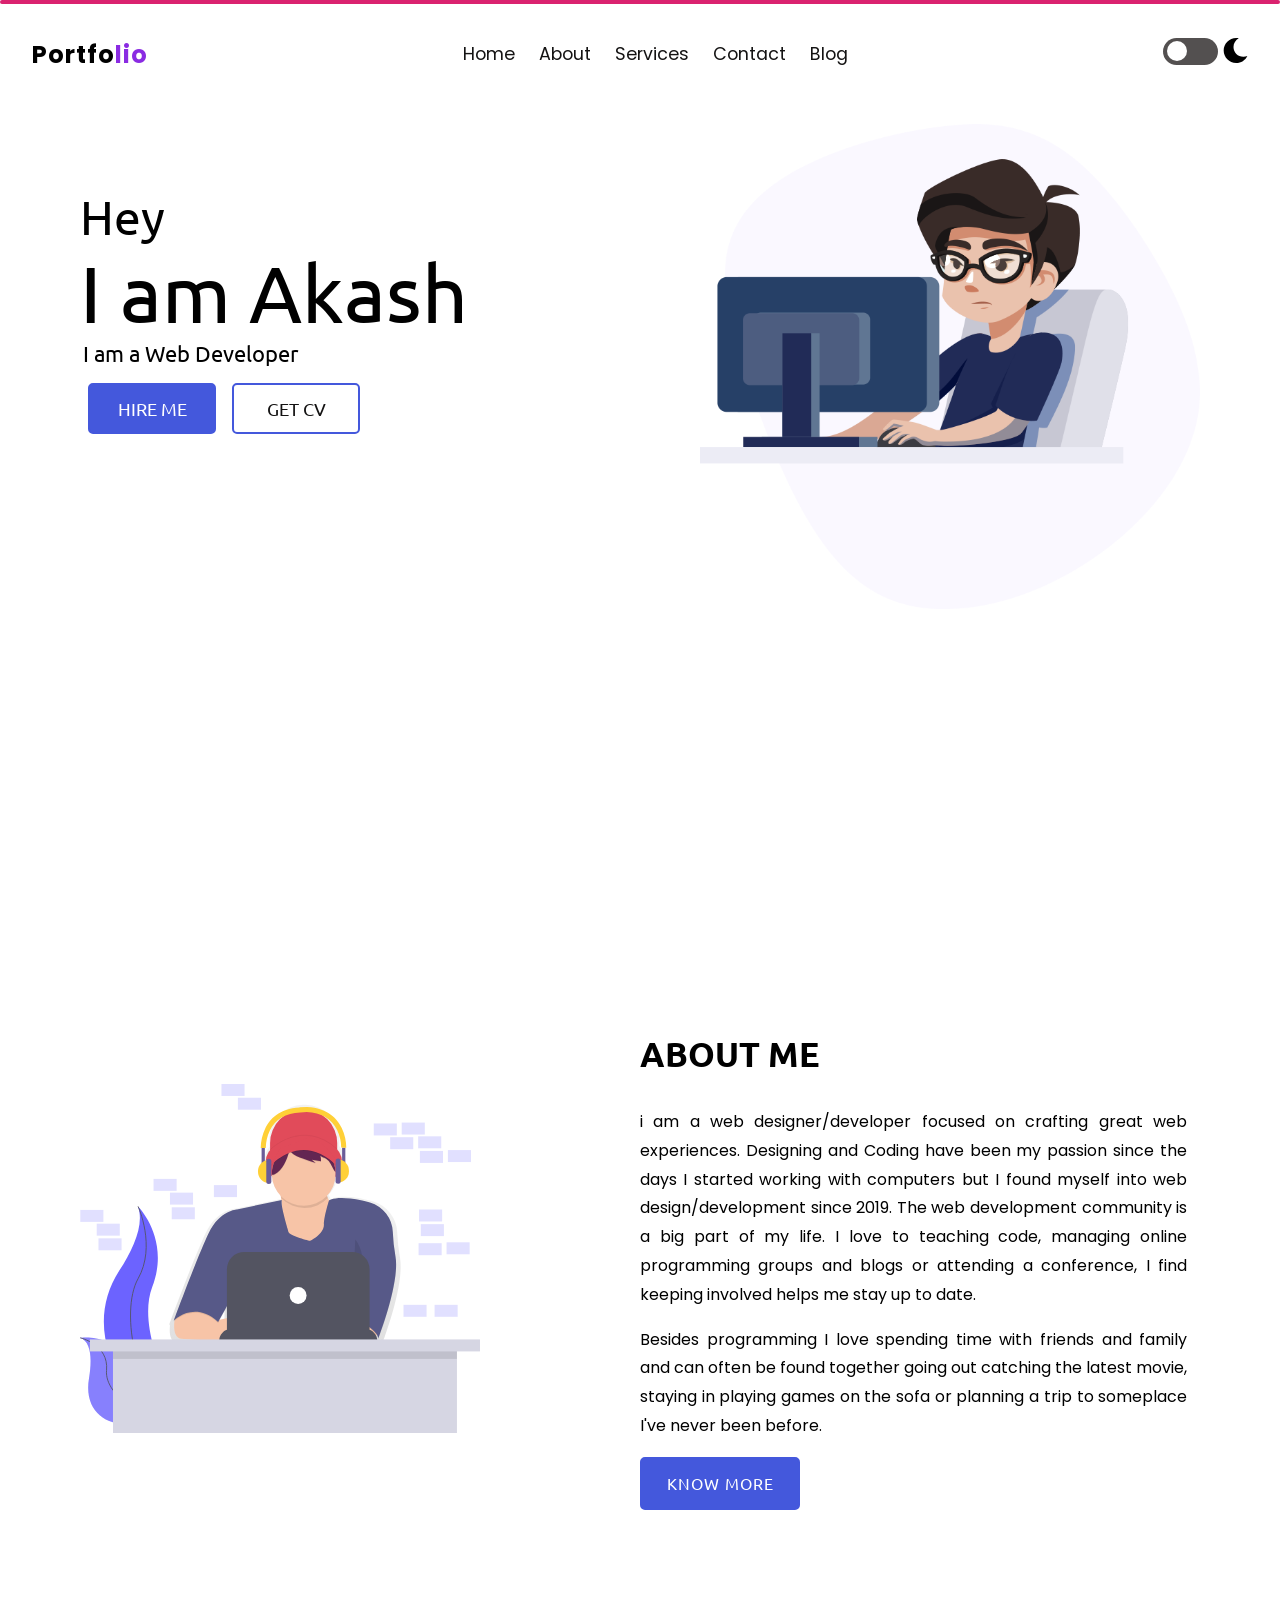
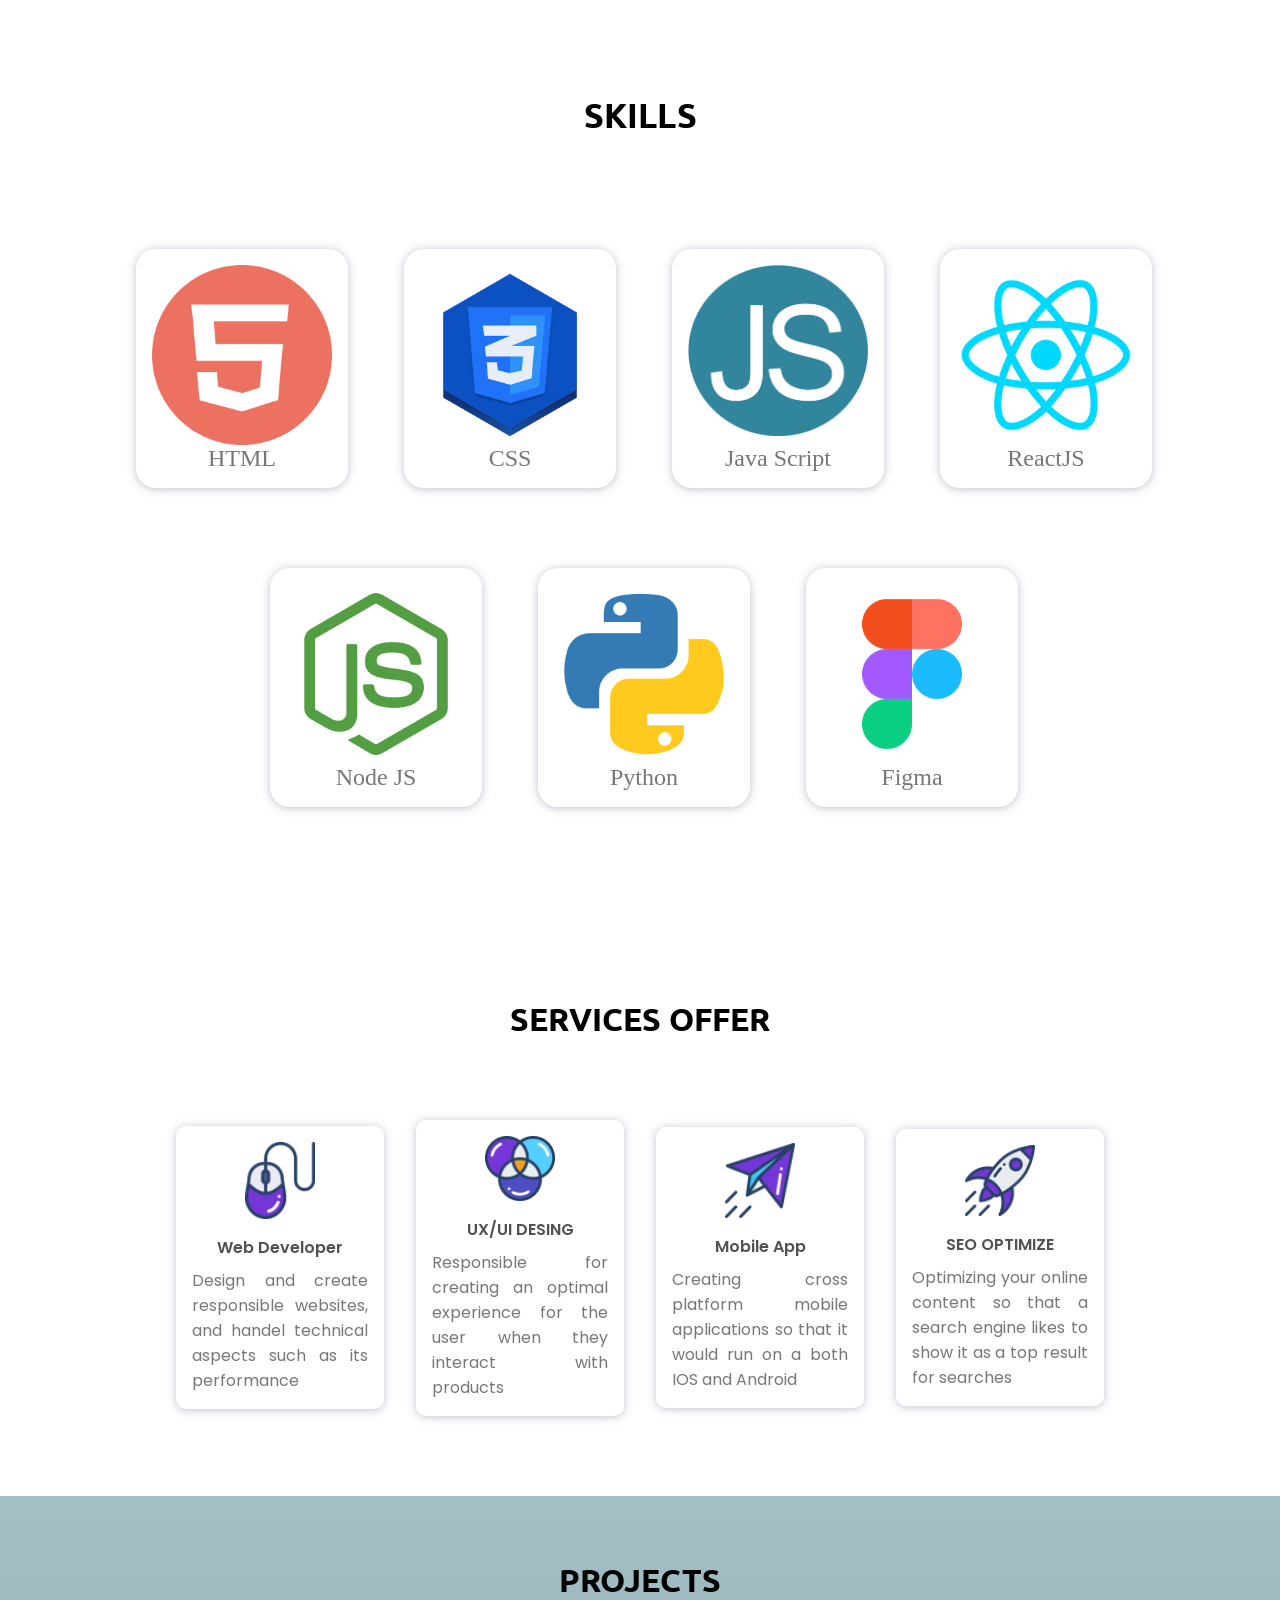
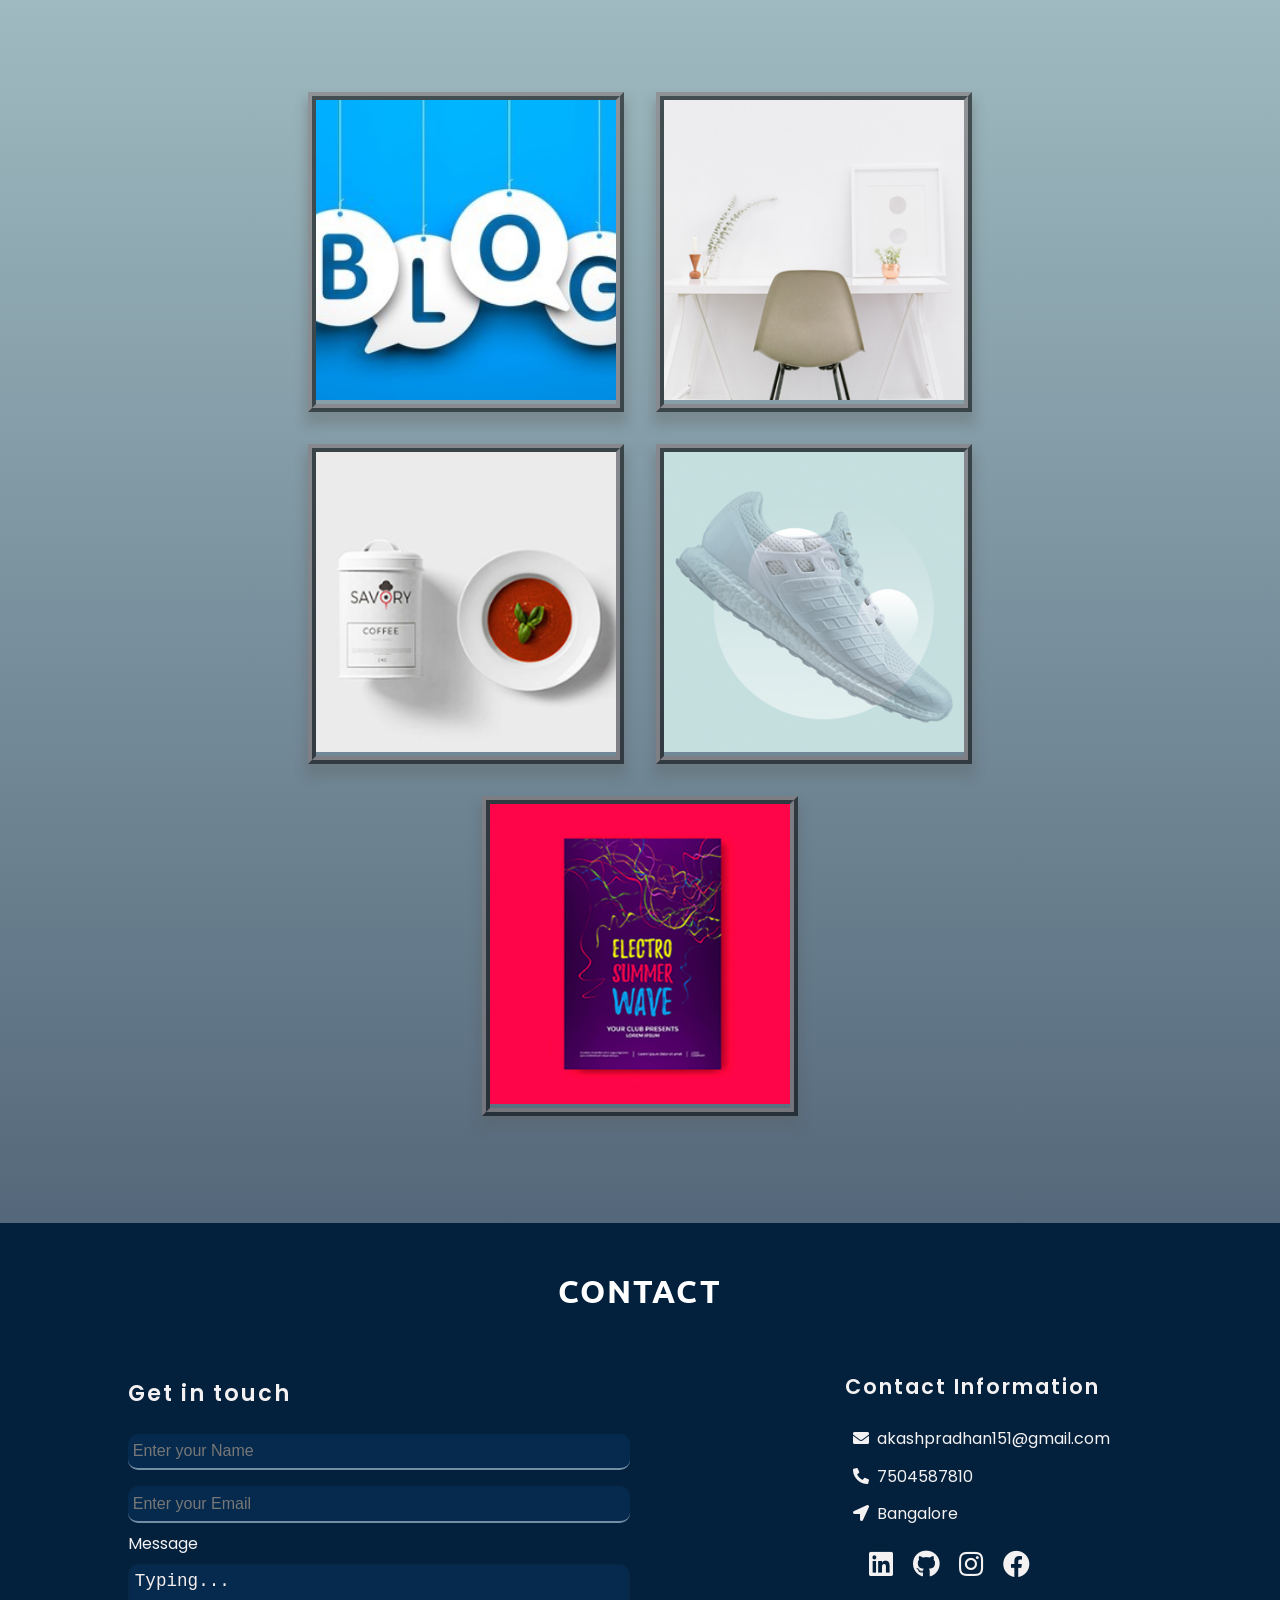
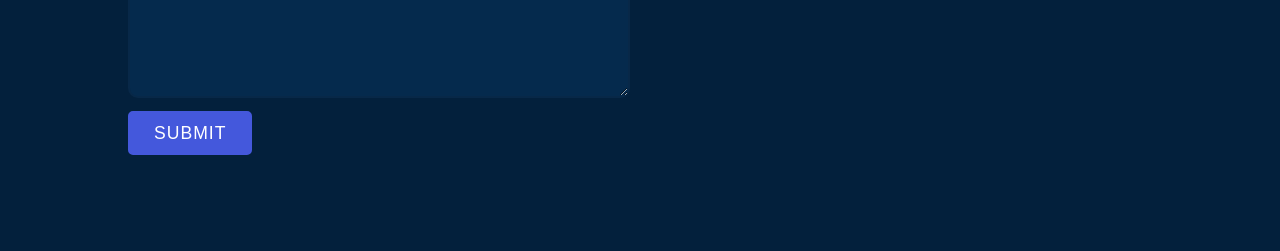
==== index.html @ e68ceddb "aaa" ====
<!DOCTYPE html>
<html lang="en">

<head>
  <meta charset="UTF-8" />
  <meta http-equiv="X-UA-Compatible" content="IE=edge" />
  <meta name="viewport" content="width=device-width, initial-scale=1.0" />
  <meta name="description" content="portfolio of akash pradhan - a developer, UI/UX designer and a bloger " />
  <meta name="keywords" content="HTML, CSS, JavaScript, ReactJS" />
  <meta name="author" content="Akash Pradhan" />
  <link rel="preconnect" href="https://fonts.gstatic.com" />
  <link href="https://fonts.googleapis.com/css2?family=Poppins&family=Roboto&family=Ubuntu&display=swap"
    rel="stylesheet" />
  <link href="https://unpkg.com/aos@2.3.1/dist/aos.css" rel="stylesheet" />
  <link rel="stylesheet" href="https://use.fontawesome.com/releases/v5.15.3/css/all.css" />
  <link rel="stylesheet" href="CSS/Style.css" />

  <title>Portfolio - Akash Pradhan</title>
</head>

<body>
  <!-- Header section  -->
  <div class="progress"></div>

  <header>
    <nav>
      <div class="burger">
        <div class="line1"></div>
        <div class="line small"></div>
        <div class="line3"></div>
        <div class="line small"></div>
      </div>
      <h2 style="letter-spacing: 1px">
        Portfo<span style="color: blueviolet">lio</span>
      </h2>
      <ul class="nav-links">
        <li><a href="#">Home</a></li>
        <li><a href="#about">About</a></li>
        <li><a href="#service">Services</a></li>
        <li><a href="#contact">Contact</a></li>
        <li><a href="https://enterakash.hashnode.dev/">Blog</a></li>
      
      </ul>

      <!--TODO: Dark mode -->
      <li class="dark-mode">
        <label class="switch">
          <input type="checkbox" id="mode" />
          <span class="slider round"></span>
        </label>
        <div class="moon"><img src="/Images/moon.svg" alt="" /></div>
      </li>
    </nav>
  </header>

  <!-- home page  -->
  <section class="home" id="home">
    <div class="left">
      <div class="text">Hey</div>
      <div class="name">I am Akash</div>
      <div class="title">I am a Web Developer</div>

      <!-- button Hire me and Get CV-->
      <div class="button">
        <div class="btn active">
          <a href="https://mail.google.com/mail/u/0/#inbox?compose=new" target="_blank">
            HIRE ME</a>
        </div>
        <div class="btn">
          <a href="https://drive.google.com/file/d/16VyqVC4oa5yWp-Dpg6qo_O7ZrYfIG5wj/view?usp=sharing" target="_blank">
            GET CV</a>
        </div>
      </div>
    </div>

    <!-- home right  -->
    <div class="right">
      <div class="image">
        <img src="Images/Illustator/banner-image.png" alt="AkashImage" />
      </div>
    </div>
  </section>

  <!-- about section -->
  <section class="about" id="about">
    <div class="container">
      <!-- left container -->
      <div class="left">
        <img src="./Images/Illustator/about1.svg" alt="" />
      </div>
      <!-- right container -->
      <div class="right">
        <div class="title">
          <p>ABOUT ME</p>
        </div>
        <div class="text">
          <p style="margin: 1rem 0; line-height: 1.8rem">
            i am a web designer/developer focused on crafting great web
            experiences. Designing and Coding have been my passion since the
            days I started working with computers but I found myself into web
            design/development since 2019. The web development community is a
            big part of my life. I love to teaching code, managing online
            programming groups and blogs or attending a conference, I find
            keeping involved helps me stay up to date.
          </p>

          <p style="line-height: 1.8rem">
            Besides programming I love spending time with friends and family
            and can often be found together going out catching the latest
            movie, staying in playing games on the sofa or planning a trip to
            someplace I've never been before.
          </p>
        </div>
        <button class="btn">
          <a href="https://www.linkedin.com/in/akash-pradhan/" target="_blank">Know more</a>
        </button>
      </div>
    </div>
  </section>

  <!-- skil section -->
  <section class="skills" id="skill">
    <div class="title">skills</div>
    <div class="container">
      <ul class="cards">
        <li class="card-item">
          <div class="card">
            <div class="img">
              <img src="./Images/skills/html.png" alt="ReactJS" />
            </div>
            <div class="name">
              <p>HTML</p>
            </div>
          </div>
        </li>

        <li class="card-item">
          <div class="card">
            <div class="img">
              <img src="./Images/skills/css.png" alt="ReactJS" />
            </div>
            <div class="name">
              <p>CSS</p>
            </div>
          </div>
        </li>

        <li class="card-item">
          <div class="card">
            <div class="img">
              <img src="./Images/skills/js.png" alt="ReactJS" />
            </div>
            <div class="name">
              <p>Java Script</p>
            </div>
          </div>
        </li>

        <li class="card-item">
          <div class="card">
            <div class="img">
              <img src="./Images/skills/react.png" alt="ReactJS" />
            </div>
            <div class="name">
              <p>ReactJS</p>
            </div>
          </div>
        </li>

        <li class="card-item">
          <div class="card">
            <div class="img">
              <img src="./Images/skills/node.png" alt="ReactJS" />
            </div>
            <div class="name">
              <p>Node JS</p>
            </div>
          </div>
        </li>
        <li class="card-item">
          <div class="card">
            <div class="img">
              <img src="./Images/skills/python.png" alt="ReactJS" />
            </div>
            <div class="name">
              <p>Python</p>
            </div>
          </div>
        </li>
        <li class="card-item">
          <div class="card">
            <div class="img">
              <img src="./Images/skills/figma.png" alt="ReactJS" />
            </div>
            <div class="name">
              <p>Figma</p>
            </div>
          </div>
        </li>
      </ul>
    </div>
    <div class="fa-icon">
      <i class="fas fa-arrow-left"></i>
      <i class="fas fa-arrow-right"></i>
    </div>
  </section>

  <!-- service section -->
  <section id="service">
    <h1>Services Offer</h1>
    <div class="wrapper">
      <ul class="cards">
        <li class="card-items">
          <div class="card">
            <img src="./Images/Services/s1.png" alt="" />
            <p class="title">Web Developer</p>
            <p class="text">
              Design and create responsible websites, and handel technical aspects such as its performance

            </p>
          </div>
        </li>
        <li class="card-items">
          <div class="card">
            <img src="./Images/Services/s2.png" alt="" />
            <p class="title">UX/UI DESING</p>
            <p class="text">
              Responsible for creating an optimal experience for the user when they interact with products
            </p>
          </div>
        </li>
        <li class="card-items">
          <div class="card">
            <img src="./Images/Services/s3.png" alt="" />
            <p class="title">Mobile App</p>
            <p class="text">
              Creating cross platform mobile applications so that it would run on a both IOS and Android
            </p>
          </div>
        </li>

        <li class="card-items">
          <div class="card">
            <img src="./Images/Services/s4.png" alt="" />
            <p class="title">SEO OPTIMIZE</p>
            <p class="text">
              Optimizing your online content so that a search engine likes to show it as a top result for searches
            </p>
          </div>
        </li>
      </ul>
    </div>
  </section>


  <!-- galary section -->
  <section id="galary">
    <h1>PROJECTS</h1>
    <div class="image">
      <ul class="cards">
        <li class="card-item">
          <div class="card">
            <a href="#" class="img">
              <img src="/Images/Products/blog1.jpg" alt="">
            </a>
          </div>
        </li>

        <li class="card-item">
          <div class="card">
            <a href="#" class="img">
              <img src="/Images/Products/p1.jpg" alt="">
            </a>
          </div>
        </li>

        <li class="card-item">
          <div class="card">
            <a href="#" class="img">
              <img src="/Images/Products/p3.jpg" alt="">
            </a>
          </div>
        </li>

        <li class="card-item">
          <div class="card">
            <a href="#" class="img">
              <img src="/Images/Products/p4.jpg" alt="">
            </a>
          </div>
        </li>

        <li class="card-item">
          <div class="card">
            <a href="#" class="img">
              <img src="/Images/Products/p5.jpg" alt="">
            </a>
          </div>
        </li>
      </ul>
    </div>
  </section>

  <section id="contact">
    <h1>Contact</h1>
    <div class="container">
      <div class="left">
        <p>Get in touch</p>
        <form action="">
          <input type="text" name="Name" id="name" placeholder="Enter your Name" required />
          <br />
          <input type="email" name="email" id="email" placeholder="Enter your Email" required />
          <br />
          <label for="msg" id="msg">Message</label> <br />
          <textarea name="msg" id="msg" rows="6" placeholder="Typing..."></textarea>
          <br />
          <button>SUBMIT</button>
        </form>
      </div>
      <div class="right">
        <div class="title">Contact Information</div>
        <div class="info">
          <p><i class="fas fa-envelope"></i>akashpradhan151@gmail.com</p>
          <p><i class="fas fa-phone-alt"></i>7504587810</p>
          <p><i class="fas fa-location-arrow"></i>Bangalore</p>
        </div>
        <div class="icon">
          <i class="fab fa-linkedin"></i>
          <i class="fab fa-github"></i>
          <i class="fab fa-instagram"></i>
          <i class="fab fa-facebook"></i>
        </div>
      </div>
    </div>
  </section>
  <script src="/Js/style.js"></script>
  <script src="https://unpkg.com/aos@next/dist/aos.js"></script>
  <script>
    AOS.init({ offset: 400, duration: 1000, once: false });
  </script>
</body>

</html>
---- CSS/Style.css ----
* {
  margin: 0;
  padding: 0;
  -webkit-box-sizing: border-box;
          box-sizing: border-box;
}

::-webkit-scrollbar {
  width: 10px;
}

/* Track */
::-webkit-scrollbar-track {
  -webkit-box-shadow: inset 0 0 5px grey;
          box-shadow: inset 0 0 5px grey;
  border-radius: 10px;
}

/* Handle */
::-webkit-scrollbar-thumb {
  background: #da226f;
  border-radius: 10px;
}

/* Handle on hover */
::-webkit-scrollbar-thumb:hover {
  background: rgba(161, 30, 85, 0.932);
}

header {
  font-family: 'Poppins', sans-serif;
}

header nav {
  height: 12vh;
  padding: 0 2rem;
  display: -webkit-box;
  display: -ms-flexbox;
  display: flex;
  -webkit-box-pack: justify;
      -ms-flex-pack: justify;
          justify-content: space-between;
  -webkit-box-align: center;
      -ms-flex-align: center;
          align-items: center;
  z-index: 2;
}

header .burger {
  display: none;
}

header .burger div {
  width: 28px;
  height: 3px;
  background: #141313;
  margin-top: 2px;
}

header .burger .small {
  width: 20px;
}

header ul {
  display: -webkit-box;
  display: -ms-flexbox;
  display: flex;
}

header li {
  list-style: none;
  margin-left: 1.5rem;
}

header .dark-mode {
  display: -webkit-box;
  display: -ms-flexbox;
  display: flex;
  background: transparent;
  /* Rounded sliders */
}

header .dark-mode .moon {
  margin-left: 0.3rem;
}

header .dark-mode .moon img {
  width: 25px;
}

header .dark-mode .switch {
  position: relative;
  display: inline-block;
  width: 55px;
  height: 27px;
}

header .dark-mode .switch input {
  opacity: 0;
  width: 0;
  height: 0;
}

header .dark-mode .slider {
  position: absolute;
  cursor: pointer;
  top: 0;
  left: 0;
  right: 0;
  bottom: 0;
  background-color: #535050;
  -webkit-transition: 0.4s;
  transition: 0.4s;
}

header .dark-mode .slider:before {
  position: absolute;
  content: '';
  height: 20px;
  width: 20px;
  left: 4px;
  bottom: 4px;
  background-color: white;
  -webkit-transition: 0.4s;
  transition: 0.4s;
}

header .dark-mode input:checked + .slider {
  background-color: #854fee;
}

header .dark-mode input:focus + .slider {
  -webkit-box-shadow: 0 0 1px #854fee;
          box-shadow: 0 0 1px #854fee;
}

header .dark-mode input:checked + .slider:before {
  -webkit-transform: translateX(26px);
  transform: translateX(26px);
}

header .dark-mode .slider.round {
  border-radius: 50px;
}

header .dark-mode .slider.round:before {
  border-radius: 50%;
}

header a {
  text-decoration: none;
  position: relative;
  color: #141313;
  font-size: 1.1rem;
  -webkit-transition: all 0.2s ease;
  transition: all 0.2s ease;
}

header a:hover {
  color: #854fee;
  padding: 0 0.6rem;
}

#home {
  height: 100vh;
  display: -webkit-box;
  display: -ms-flexbox;
  display: flex;
  -webkit-box-pack: justify;
      -ms-flex-pack: justify;
          justify-content: space-between;
  font-family: 'Ubuntu', sans-serif;
}

#home .left {
  margin: 5rem;
  font-size: 1.5rem;
}

#home .left .text {
  font-size: 3rem;
}

#home .left .name {
  font-size: 5rem;
}

#home .left .title {
  font-size: 1.4rem;
  margin-left: 0.2rem;
}

#home .left .button {
  display: -webkit-box;
  display: -ms-flexbox;
  display: flex;
}

#home .left .btn {
  margin: 1rem 0.5rem;
  width: 8rem;
  padding: 0.8rem 1.2rem;
  font-size: 1.1rem;
  border: 2px solid #4458dc;
  outline: none;
  border-radius: 5px;
  cursor: pointer;
  text-align: center;
  -webkit-transition: all 0.8s ease;
  transition: all 0.8s ease;
}

#home .left .btn a {
  text-decoration: none;
  color: #141313;
}

#home .left .btn:hover {
  border-radius: 13px 5px 13px 5px;
  background-color: #4458dc;
}

#home .left .btn:hover a {
  color: white;
}

#home .left .btn.active {
  background-color: #4458dc;
  color: white;
  -webkit-transition: all 0.5s ease;
  transition: all 0.5s ease;
}

#home .left .btn.active a {
  color: white;
}

#home .left .btn.active:hover {
  background: white;
}

#home .left .btn.active:hover a {
  color: #141313;
}

#home .right {
  margin: 1rem 5rem;
}

#home .right img {
  max-width: 500px;
}

#about {
  font-family: 'Poppins', sans-serif;
}

#about .container {
  display: -webkit-box;
  display: -ms-flexbox;
  display: flex;
  -webkit-box-orient: vertical;
  -webkit-box-direction: normal;
      -ms-flex-direction: column;
          flex-direction: column;
  -webkit-box-align: center;
      -ms-flex-align: center;
          align-items: center;
  -webkit-box-pack: center;
      -ms-flex-pack: center;
          justify-content: center;
}

#about .container .left {
  display: -webkit-box;
  display: -ms-flexbox;
  display: flex;
  -webkit-box-align: center;
      -ms-flex-align: center;
          align-items: center;
  -webkit-box-pack: center;
      -ms-flex-pack: center;
          justify-content: center;
}

#about .container .left img {
  width: 400px;
}

#about .container .right {
  display: -webkit-box;
  display: -ms-flexbox;
  display: flex;
  -webkit-box-orient: vertical;
  -webkit-box-direction: normal;
      -ms-flex-direction: column;
          flex-direction: column;
  -webkit-box-pack: center;
      -ms-flex-pack: center;
          justify-content: center;
  -webkit-box-align: center;
      -ms-flex-align: center;
          align-items: center;
}

#about .container .right .title {
  font-family: 'Ubuntu', sans-serif;
  font-size: 2.1rem;
  font-weight: 600;
  margin-top: 1.5rem;
}

#about .container .right .text {
  padding: 1rem 1rem;
  width: 100%;
  text-align: justify;
}

#about .container .right .btn {
  font-family: 'Ubuntu', sans-serif;
  width: 10rem;
  font-size: 1rem;
  letter-spacing: 1px;
  text-transform: uppercase;
  padding: 0.9rem 0.3rem;
  background-color: #4458dc;
  border: 2px solid #4458dc;
  outline: none;
  border-radius: 5px;
  -webkit-transition: all 0.6s ease;
  transition: all 0.6s ease;
  cursor: pointer;
}

#about .container .right .btn:hover {
  border-radius: 13px 5px 13px 5px;
  background-color: white;
}

#about .container .right .btn a {
  text-decoration: none;
  color: white;
  padding: 1rem;
  -webkit-transition: all 0.6s ease;
  transition: all 0.6s ease;
}

#about .container .right .btn a:hover {
  color: black;
}

#skill {
  margin-top: 15vh;
}

#skill .title {
  font-family: 'Ubuntu', sans-serif;
  text-transform: uppercase;
  font-size: 2.1rem;
  text-align: center;
  padding: 3rem;
  position: relative;
  font-weight: 600;
}

#skill .container {
  margin: 1rem 1rem;
  width: 100%;
}

#skill .fa-icon {
  display: -webkit-box;
  display: -ms-flexbox;
  display: flex;
  -webkit-box-pack: justify;
      -ms-flex-pack: justify;
          justify-content: space-between;
  margin: -2rem 2rem 0 2rem;
  color: #c0c7ce;
}

#skill ul {
  -webkit-margin-before: 0em;
          margin-block-start: 0em;
  -webkit-margin-after: 0em;
          margin-block-end: 0em;
  -webkit-margin-start: 0px;
          margin-inline-start: 0px;
  -webkit-margin-end: 0px;
          margin-inline-end: 0px;
  -webkit-padding-start: 0px;
          padding-inline-start: 0px;
}

#skill .cards {
  display: -webkit-box;
  display: -ms-flexbox;
  display: flex;
  overflow-x: scroll;
  overflow-y: hidden;
  -ms-flex-wrap: nowrap;
      flex-wrap: nowrap;
  list-style: none;
  padding: 1rem;
}

#skill .cards {
  -webkit-overflow-scrolling: touch;
  width: 100%;
  -webkit-overflow-scrolling: touch;
}

#skill .cards::-webkit-scrollbar {
  display: none;
}

#skill .card-item {
  margin-bottom: 2rem;
  display: inline-block;
  margin-right: 1.5rem;
  -webkit-box-flex: 0;
      -ms-flex: 0 0 auto;
          flex: 0 0 auto;
}

#skill .card {
  position: relative;
  border-radius: 20px;
  -webkit-box-shadow: 0px 1px 10px rgba(121, 113, 146, 0.452);
          box-shadow: 0px 1px 10px rgba(121, 113, 146, 0.452);
  display: -webkit-box;
  display: -ms-flexbox;
  display: flex;
  -webkit-box-orient: vertical;
  -webkit-box-direction: normal;
      -ms-flex-direction: column;
          flex-direction: column;
  overflow: hidden;
  padding: 1rem;
  -webkit-transition: all 0.5s ease;
  transition: all 0.5s ease;
}

#skill .card .img {
  width: 180px;
  height: 180px;
}

#skill .card img {
  width: 100%;
  height: auto;
}

#skill .card .name {
  text-align: center;
  font-size: 1.5rem;
  color: #777777;
}

#skill .card:hover {
  -webkit-box-shadow: 0px 10px 20px rgba(57, 56, 61, 0.425);
          box-shadow: 0px 10px 20px rgba(57, 56, 61, 0.425);
  -webkit-transform: scale(1.1);
          transform: scale(1.1);
}

#service {
  margin-top: 8rem;
}

#service h1 {
  font-family: 'Ubuntu', sans-serif;
  font-size: 2rem;
  font-weight: 600;
  text-align: center;
  text-transform: uppercase;
}

#service .wrapper .cards {
  font-family: 'Poppins', sans-serif;
  display: -webkit-box;
  display: -ms-flexbox;
  display: flex;
  -ms-flex-wrap: wrap;
      flex-wrap: wrap;
  -webkit-box-pack: center;
      -ms-flex-pack: center;
          justify-content: center;
  -webkit-box-align: center;
      -ms-flex-align: center;
          align-items: center;
  margin: 5% 10%;
  padding: 0;
}

#service .wrapper .card-items {
  width: 240px;
  display: -webkit-box;
  display: -ms-flexbox;
  display: flex;
}

#service .wrapper .card {
  display: -webkit-box;
  display: -ms-flexbox;
  display: flex;
  -webkit-box-align: center;
      -ms-flex-align: center;
          align-items: center;
  justify-self: center;
  -webkit-box-orient: vertical;
  -webkit-box-direction: normal;
      -ms-flex-direction: column;
          flex-direction: column;
  text-align: center;
  padding: 1rem;
  border-radius: 10px;
  margin: 1rem;
  -webkit-box-shadow: 0px 1px 10px rgba(121, 113, 146, 0.452);
          box-shadow: 0px 1px 10px rgba(121, 113, 146, 0.452);
  -webkit-transition: all 0.5s ease;
  transition: all 0.5s ease;
}

#service .wrapper .card img {
  width: 40%;
}

#service .wrapper .card .title {
  margin-top: 1rem;
  font-size: 1rem;
  font-weight: 600;
  color: #535050;
}

#service .wrapper .card .text {
  margin-top: 0.5rem;
  text-align: justify;
  text-justify: inter-word;
  color: #777777;
}

#service .wrapper .card:hover {
  -webkit-transform: scale(1.1);
          transform: scale(1.1);
  -webkit-box-shadow: 0px 10px 20px rgba(57, 56, 61, 0.425);
          box-shadow: 0px 10px 20px rgba(57, 56, 61, 0.425);
}

@media (max-width: 900px) {
  #service .wrapper .card-items {
    width: 85%;
  }
}

#contact {
  font-family: 'Poppins', sans-serif;
  background: #03203c;
  width: 100%;
  padding: 3rem 0;
}

#contact h1 {
  font-family: 'Ubuntu', sans-serif;
  font-size: 2rem;
  font-weight: 600;
  text-align: center;
  text-transform: uppercase;
  color: white;
  letter-spacing: 2px;
}

#contact .container {
  margin-top: 3rem;
  display: -webkit-box;
  display: -ms-flexbox;
  display: flex;
  margin: 3rem 0;
}

#contact .left {
  -webkit-box-flex: 70%;
      -ms-flex: 70%;
          flex: 70%;
  margin-left: 10%;
}

#contact .left p {
  letter-spacing: 2px;
  font-size: 1.4rem;
  font-weight: 600;
  margin: 1rem auto;
  color: #f3f1f1;
}

#contact .left input[type='text'],
#contact .left input[type='email'] {
  width: 70%;
  height: 2.3rem;
  border: 2px solid #738da5;
  border-top-style: none;
  border-left-style: none;
  border-right-style: none;
  outline: none;
  font-size: 1rem;
  margin: 0.5rem 0px;
  border-radius: 10px;
  padding-left: 0.3rem;
  color: white;
  background: #052a4d;
}

#contact .left input[type='text']::-webkit-input-placeholder,
#contact .left input[type='email']::-webkit-input-placeholder {
  color: #777777;
}

#contact .left input[type='text']:-ms-input-placeholder,
#contact .left input[type='email']:-ms-input-placeholder {
  color: #777777;
}

#contact .left input[type='text']::-ms-input-placeholder,
#contact .left input[type='email']::-ms-input-placeholder {
  color: #777777;
}

#contact .left input[type='text']::placeholder,
#contact .left input[type='email']::placeholder {
  color: #777777;
}

#contact .left input[type='text']:focus,
#contact .left input[type='email']:focus {
  background: #133f68;
}

#contact .left label {
  color: #f3f1f1;
}

#contact .left textarea {
  margin-top: 0.5rem;
  width: 70%;
  padding: 0.3rem;
  font-size: 1.1rem;
  background: #052a4d;
  color: white;
  border-radius: 10px;
  border: 2px solid #201f1f17;
  outline: none;
}

#contact .left textarea:focus {
  background: #133f68;
}

#contact .left textarea::-webkit-input-placeholder {
  color: #f5eeee;
}

#contact .left textarea:-ms-input-placeholder {
  color: #f5eeee;
}

#contact .left textarea::-ms-input-placeholder {
  color: #f5eeee;
}

#contact .left textarea::placeholder {
  color: #f5eeee;
}

#contact .left button {
  padding: 0.6rem 1.5rem;
  margin-top: 0.4rem;
  border-radius: 5px;
  background-color: #4458dc;
  border: 2px solid #4458dc;
  color: white;
  font-size: 1.1rem;
  letter-spacing: 1px;
  -webkit-transition: all 0.5s ease;
  transition: all 0.5s ease;
  cursor: pointer;
}

#contact .left button:hover {
  background-color: #052a4d;
  color: #f3f1f1;
}

#contact .right {
  -webkit-box-flex: 30%;
      -ms-flex: 30%;
          flex: 30%;
  margin-top: 0.7rem;
  color: #f3f1f1;
  margin-right: 10%;
}

#contact .right .title {
  font-size: 1.3rem;
  font-weight: 600;
  letter-spacing: 2px;
}

#contact .right .info {
  margin-top: 1.5rem;
}

#contact .right .info p {
  margin-top: 0.8rem;
}

#contact .right .info p i {
  padding: 0px 0.5rem;
}

#contact .right .icon {
  margin: 1rem;
}

#contact .right .icon i {
  font-size: 1.7rem;
  padding: 0.5rem;
  cursor: pointer;
  -webkit-transition: all 0.5s ease;
  transition: all 0.5s ease;
}

#contact .right .icon .fa-linkedin:hover,
#contact .right .icon .fa-facebook:hover {
  color: #3636f3;
}

#contact .right .icon .fa-github:hover {
  color: black;
}

#contact .right .icon .fa-instagram:hover {
  color: red;
}

@media (min-width: 900px) {
  #about .container {
    -webkit-box-orient: horizontal;
    -webkit-box-direction: normal;
        -ms-flex-direction: row;
            flex-direction: row;
    margin: 0 2rem 0 5rem;
  }
  #about .container .left {
    width: 500px;
  }
  #about .container .right {
    -webkit-box-align: start;
        -ms-flex-align: start;
            align-items: flex-start;
    margin-left: 10rem;
  }
  #about .container .right .text {
    padding: 1rem 0rem;
    width: 90%;
  }
  #skill .cards {
    -ms-flex-wrap: wrap;
        flex-wrap: wrap;
    -webkit-box-align: center;
        -ms-flex-align: center;
            align-items: center;
    -webkit-box-pack: center;
        -ms-flex-pack: center;
            justify-content: center;
  }
  #skill .card-item {
    margin-top: 1rem;
    padding: 1rem;
  }
  #skill .fa-icon {
    display: none;
  }
}

@media (max-width: 900px) {
  #home .left {
    margin: 4rem 0 0 5rem;
  }
  #home .right img {
    display: none;
  }
  header .burger {
    display: block;
    position: relative;
    border-radius: 50%;
    padding: 0.7rem;
    cursor: pointer;
    -webkit-transition: all 0.9s ease;
    transition: all 0.9s ease;
  }
  header .burger .line1,
  header .burger .line3 {
    -webkit-transition: all 0.9s ease;
    transition: all 0.9s ease;
  }
  header .burger:hover, header .burger:focus {
    background: rgba(168, 164, 164, 0.295);
  }
  header .nav-links {
    border-radius: 0px 10px 10px 0;
    width: 100%;
    height: auto;
    background: #000a12;
    position: absolute;
    top: 11vh;
    left: 0;
    -webkit-box-orient: vertical;
    -webkit-box-direction: normal;
        -ms-flex-direction: column;
            flex-direction: column;
    -webkit-box-align: center;
        -ms-flex-align: center;
            align-items: center;
    -webkit-box-pack: center;
        -ms-flex-pack: center;
            justify-content: center;
    z-index: 1000;
    clip-path: circle(100px at 10% -10%);
    -webkit-clip-path: circle(100px at -90% 0%);
    pointer-events: none;
    -webkit-transition: all 0.8s ease-out;
    transition: all 0.8s ease-out;
  }
  header .nav-links li {
    padding: 8%;
  }
  header .nav-links li a {
    color: white;
  }
  header .nav-links li a:hover {
    padding: 6px 12px;
    background: white;
    border-radius: 50px;
    color: black;
  }
  header .active-nav {
    -webkit-transition: all 1s ease-in;
    transition: all 1s ease-in;
    clip-path: circle(1000px at 90% -10%);
    -webkit-clip-path: circle(1000px at 90% -10%);
    pointer-events: all;
  }
  header .cross {
    -webkit-transition: all 0.9s ease;
    transition: all 0.9s ease;
  }
  header .cross .small {
    visibility: hidden;
  }
  header .cross .line1 {
    -webkit-transition: all 0.9s ease;
    transition: all 0.9s ease;
    -webkit-transform: rotate(45deg) translate(2px, 5px);
            transform: rotate(45deg) translate(2px, 5px);
  }
  header .cross .line3 {
    -webkit-transition: all 0.9s ease;
    transition: all 0.9s ease;
    -webkit-transform: rotate(-45deg) translate(2px, -6px);
            transform: rotate(-45deg) translate(2px, -6px);
  }
  #contact .container {
    -webkit-box-orient: vertical;
    -webkit-box-direction: normal;
        -ms-flex-direction: column;
            flex-direction: column;
  }
  #contact .container .left {
    width: 110%;
  }
  #contact .container .right {
    margin-left: 10%;
  }
  #contact .container .right .title {
    margin-top: 3rem;
  }
}

#galary {
  margin-top: 3rem;
  background: -webkit-gradient(linear, left bottom, left top, from(#03203cad), to(rgba(32, 102, 114, 0.404)));
  background: linear-gradient(to top, #03203cad, rgba(32, 102, 114, 0.404));
  padding: 1rem;
}

#galary h1 {
  text-align: center;
  font-size: 2rem;
  font-weight: 600;
  font-family: 'Ubuntu', sans-serif;
  text-transform: uppercase;
  padding-top: 3rem;
}

#galary .image {
  top: 0;
  z-index: 100;
}

#galary .image .cards {
  display: -webkit-box;
  display: -ms-flexbox;
  display: flex;
  -ms-flex-wrap: wrap;
      flex-wrap: wrap;
  list-style: none;
  -webkit-box-align: center;
      -ms-flex-align: center;
          align-items: center;
  -webkit-box-pack: center;
      -ms-flex-pack: center;
          justify-content: center;
  margin: 6% 10%;
}

#galary .image .card-item {
  border: 8px ridge rgba(53, 47, 47, 0.562);
  margin: 1rem;
  -webkit-box-shadow: 0px 10px 10px 3px rgba(97, 95, 95, 0.315);
          box-shadow: 0px 10px 10px 3px rgba(97, 95, 95, 0.315);
  -webkit-transition: all 0.5s ease;
  transition: all 0.5s ease;
}

#galary .image .card-item img {
  width: 300px;
  height: 300px;
  -o-object-fit: cover;
     object-fit: cover;
}

#galary .image .card-item:hover {
  -webkit-transform: scale(1.1);
          transform: scale(1.1);
}

html {
  scroll-behavior: smooth;
}

body {
  overflow-x: hidden;
}

.dark-mode {
  background: #141313;
  color: white;
}

.dark-mode a {
  color: white;
}

.dark-mode #home .left .btn a {
  color: white;
}

.dark-mode .btn:hover {
  background-color: #141313;
}

.dark-mode #home .left .btn.active:hover {
  background-color: #141313;
}

.dark-mode #home .left .btn.active:hover a {
  color: white;
}

.dark-mode #about .container .right .btn:hover {
  background-color: #141313;
}

.dark-mode #about .container .right .btn:hover a {
  color: white;
}

.dark-mode header .burger div {
  background: white;
}

/* Progress Bar */
.progress {
  height: 4px;
  width: 0%;
  background-color: rgba(173, 95, 127, 0.616);
  border-radius: 10px;
  position: fixed;
  top: 0;
  left: 0;
  -webkit-animation: progress 1s linear;
          animation: progress 1s linear;
}

@-webkit-keyframes progress {
  to {
    background-color: #da226f;
    width: 100%;
  }
}

@keyframes progress {
  to {
    background-color: #da226f;
    width: 100%;
  }
}

:root * {
  /* Pause the animation */
  -webkit-animation-play-state: paused;
          animation-play-state: paused;
  -webkit-animation-delay: calc(var(--scroll) * -1s);
          animation-delay: calc(var(--scroll) * -1s);
  -webkit-animation-iteration-count: 1;
          animation-iteration-count: 1;
  -webkit-animation-fill-mode: both;
          animation-fill-mode: both;
}
/*# sourceMappingURL=Style.css.map */
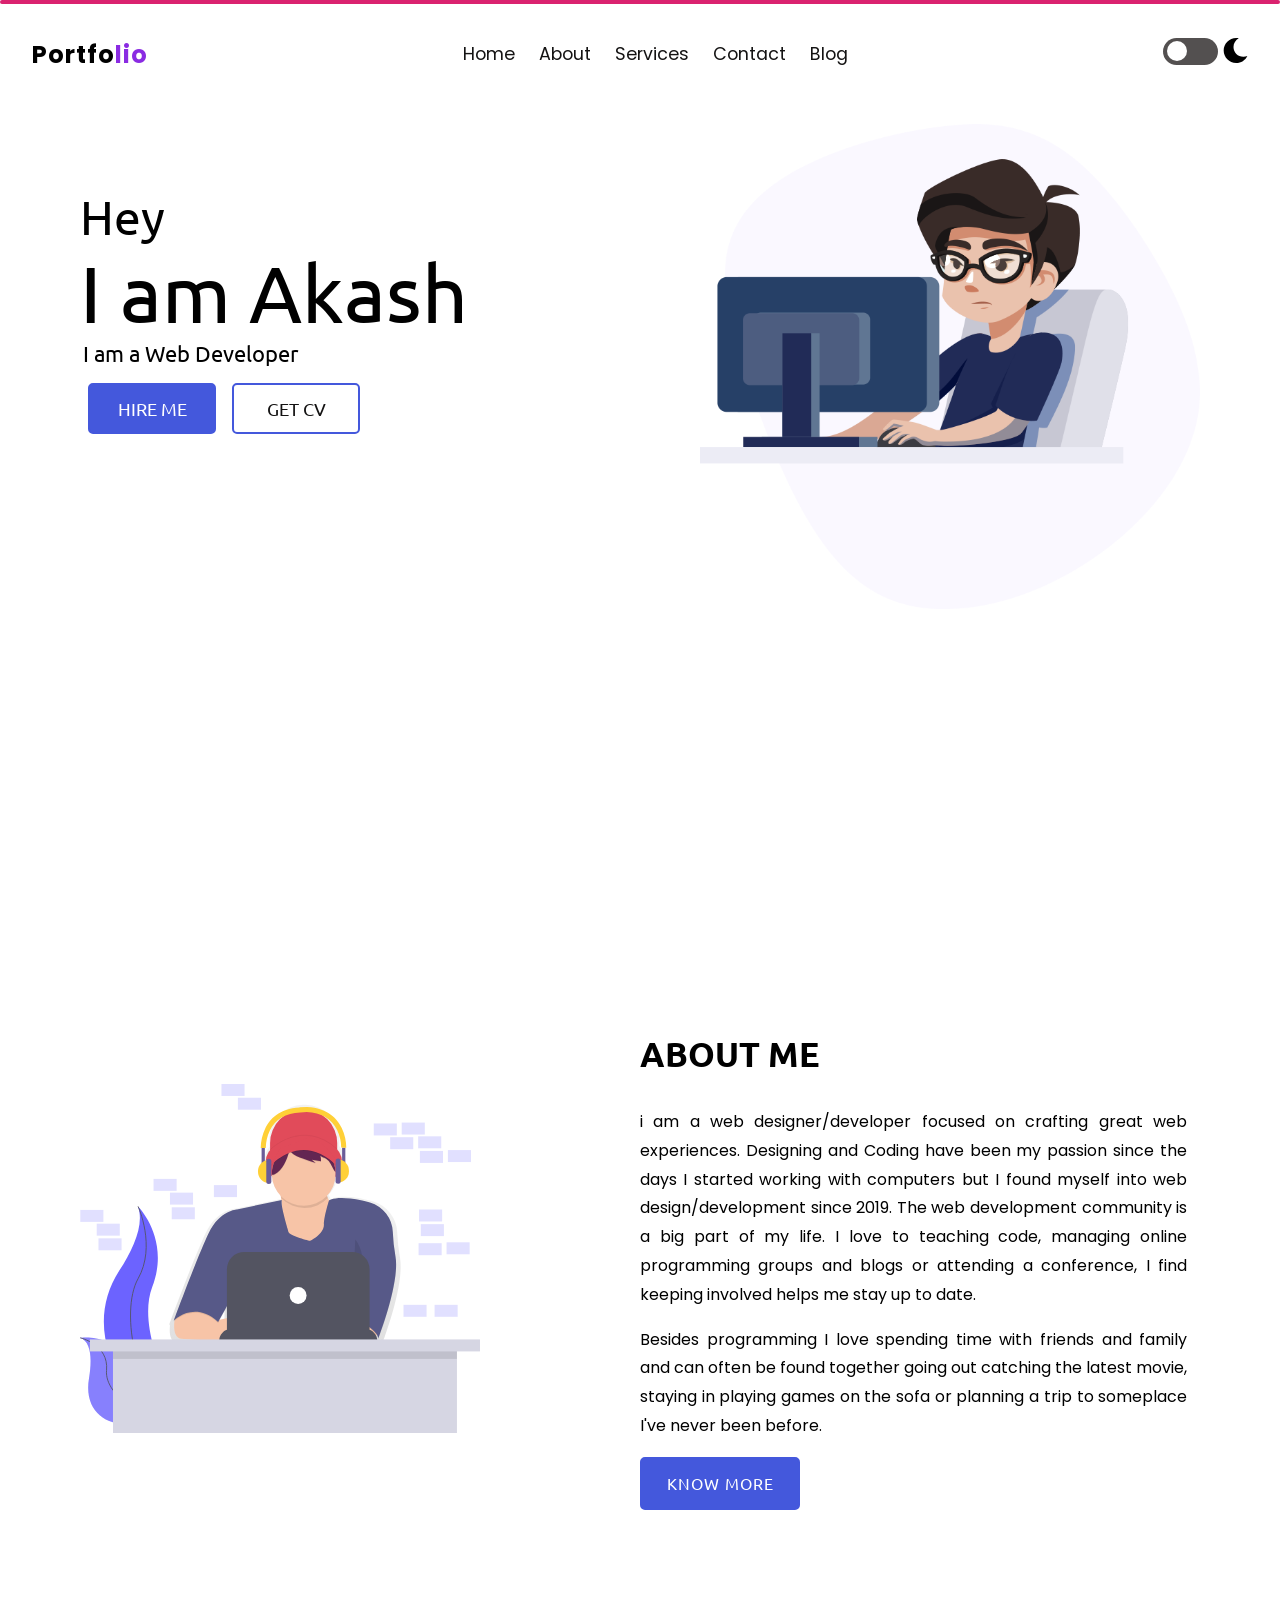
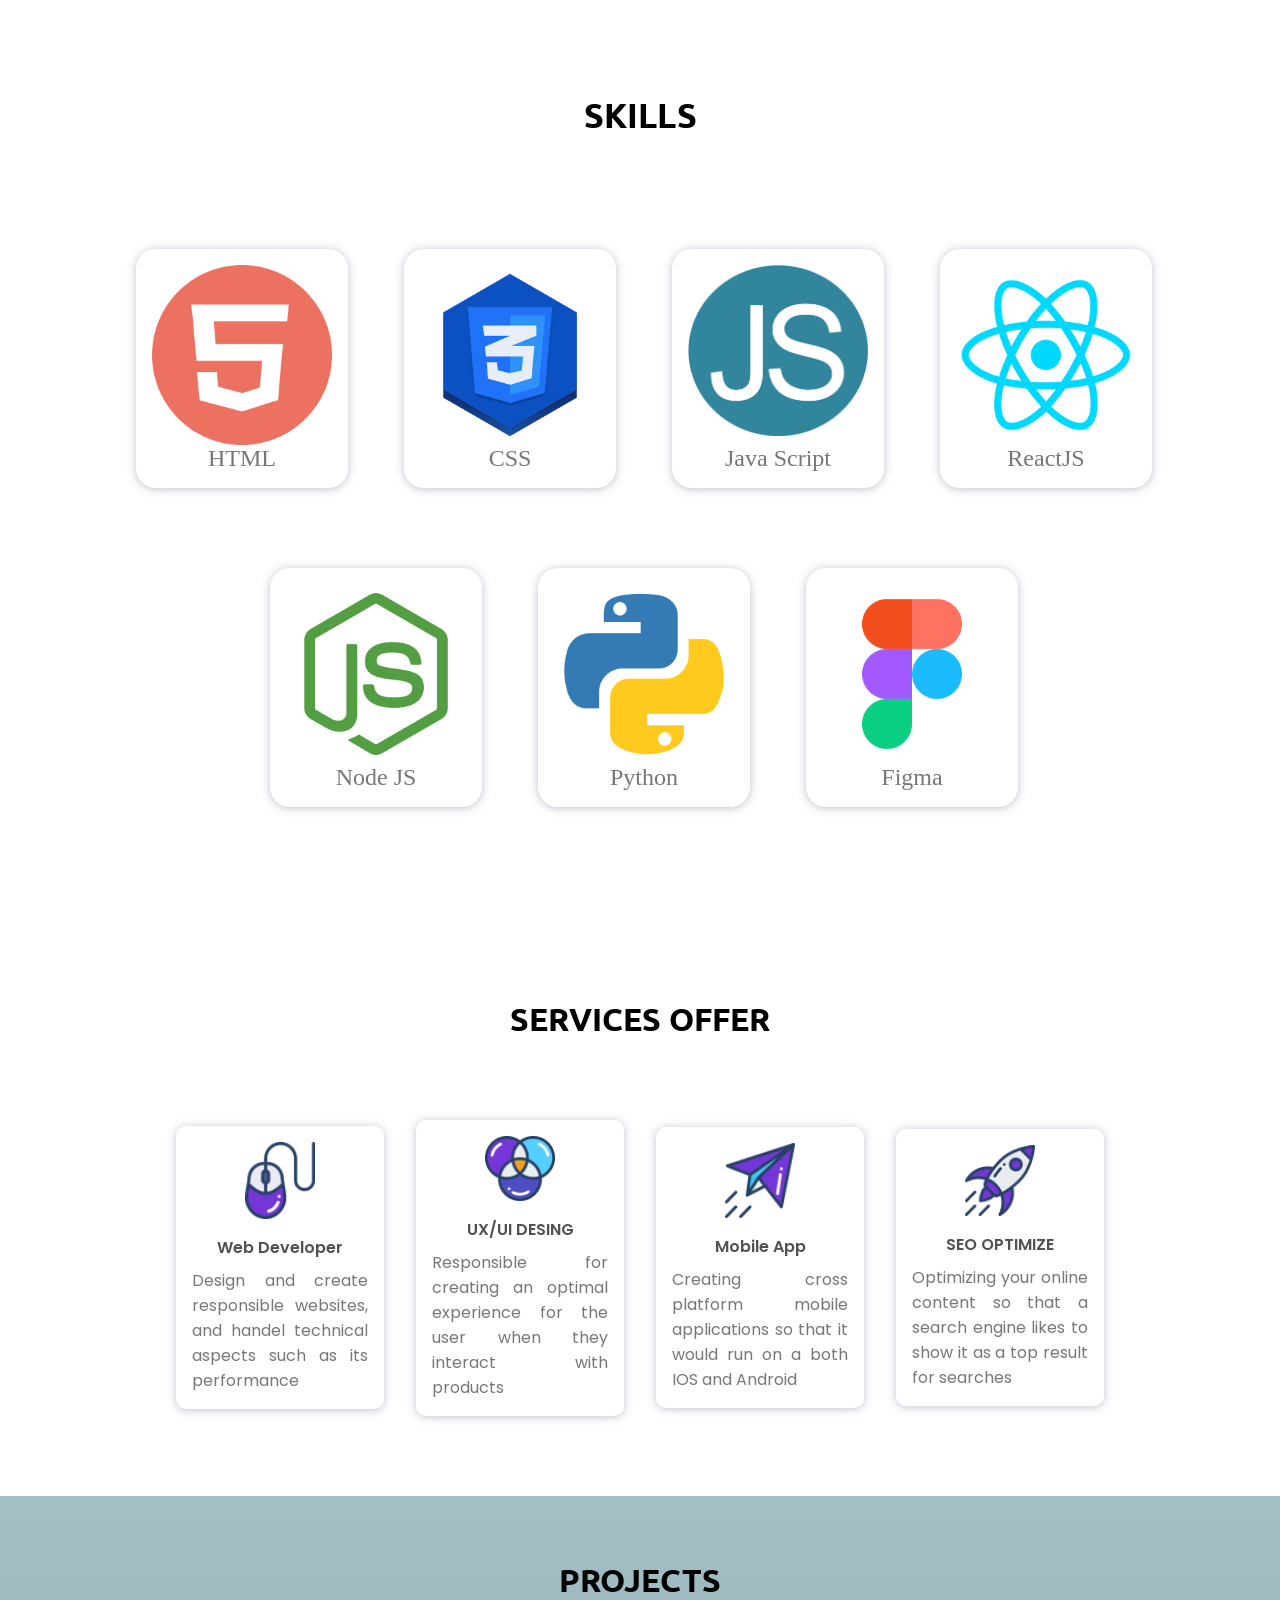
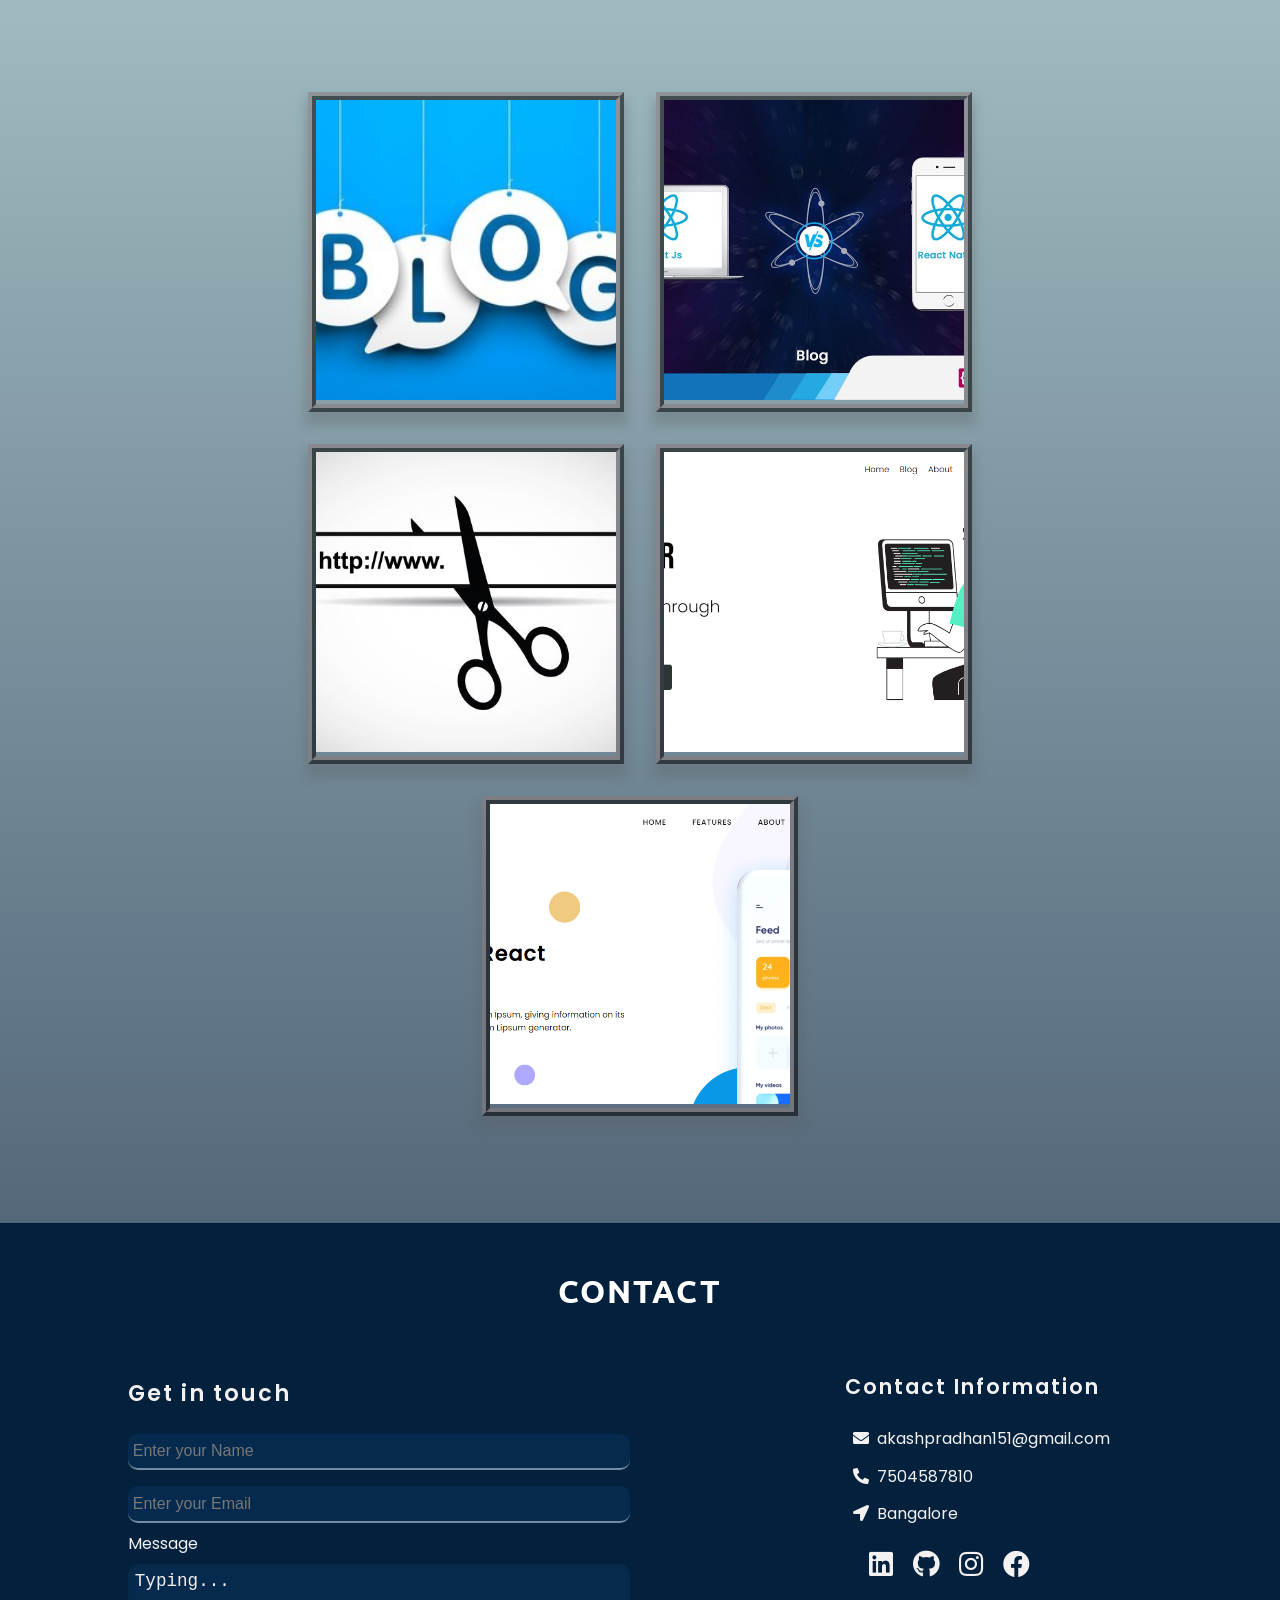
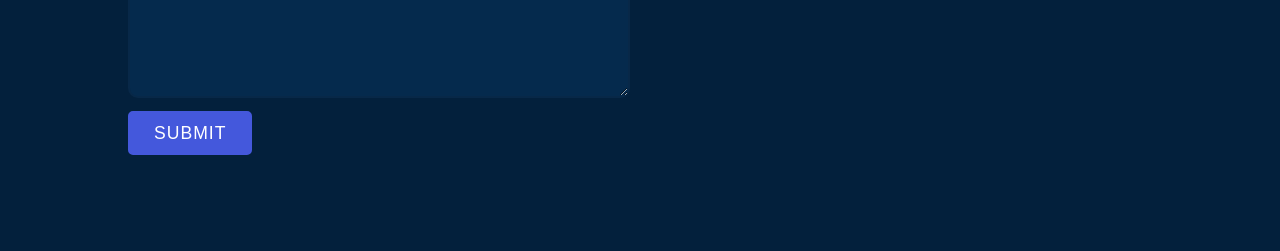
==== commit fd42622f: "Projects" ====
--- a/index.html
+++ b/index.html
@@ -260,7 +260,7 @@
       <ul class="cards">
         <li class="card-item">
           <div class="card">
-            <a href="#" class="img">
+            <a href="https://github.com/Akashpradhan-Git/My-NodeJS_blogs" target="_blank" class="img">
               <img src="/Images/Products/blog1.jpg" alt="">
             </a>
           </div>
@@ -268,32 +268,32 @@
 
         <li class="card-item">
           <div class="card">
-            <a href="#" class="img">
-              <img src="/Images/Products/p1.jpg" alt="">
-            </a>
-          </div>
-        </li>
-
-        <li class="card-item">
-          <div class="card">
-            <a href="#" class="img">
-              <img src="/Images/Products/p3.jpg" alt="">
-            </a>
-          </div>
-        </li>
-
-        <li class="card-item">
-          <div class="card">
-            <a href="#" class="img">
-              <img src="/Images/Products/p4.jpg" alt="">
-            </a>
-          </div>
-        </li>
-
-        <li class="card-item">
-          <div class="card">
-            <a href="#" class="img">
-              <img src="/Images/Products/p5.jpg" alt="">
+            <a href="https://github.com/Akashpradhan-Git/News-Feed-App" target="_blank" class="img">
+              <img src="/Images/Products/blog3.png" alt="">
+            </a>
+          </div>
+        </li>
+
+        <li class="card-item">
+          <div class="card">
+            <a href="https://github.com/Akashpradhan-Git/urlShortener" target="_blank" class="img">
+              <img src="/Images/Products/urls.jpg" alt="">
+            </a>
+          </div>
+        </li>
+
+        <li class="card-item">
+          <div class="card">
+            <a href="https://webstudent.netlify.app/" target="_blank" class="img">
+              <img src="/Images/Products/webstu.png" alt="">
+            </a>
+          </div>
+        </li>
+
+        <li class="card-item">
+          <div class="card">
+            <a href="https://react-landingpage.netlify.app/" target="_blank" class="img">
+              <img src="/Images/Products/REactPage.png" alt="">
             </a>
           </div>
         </li>
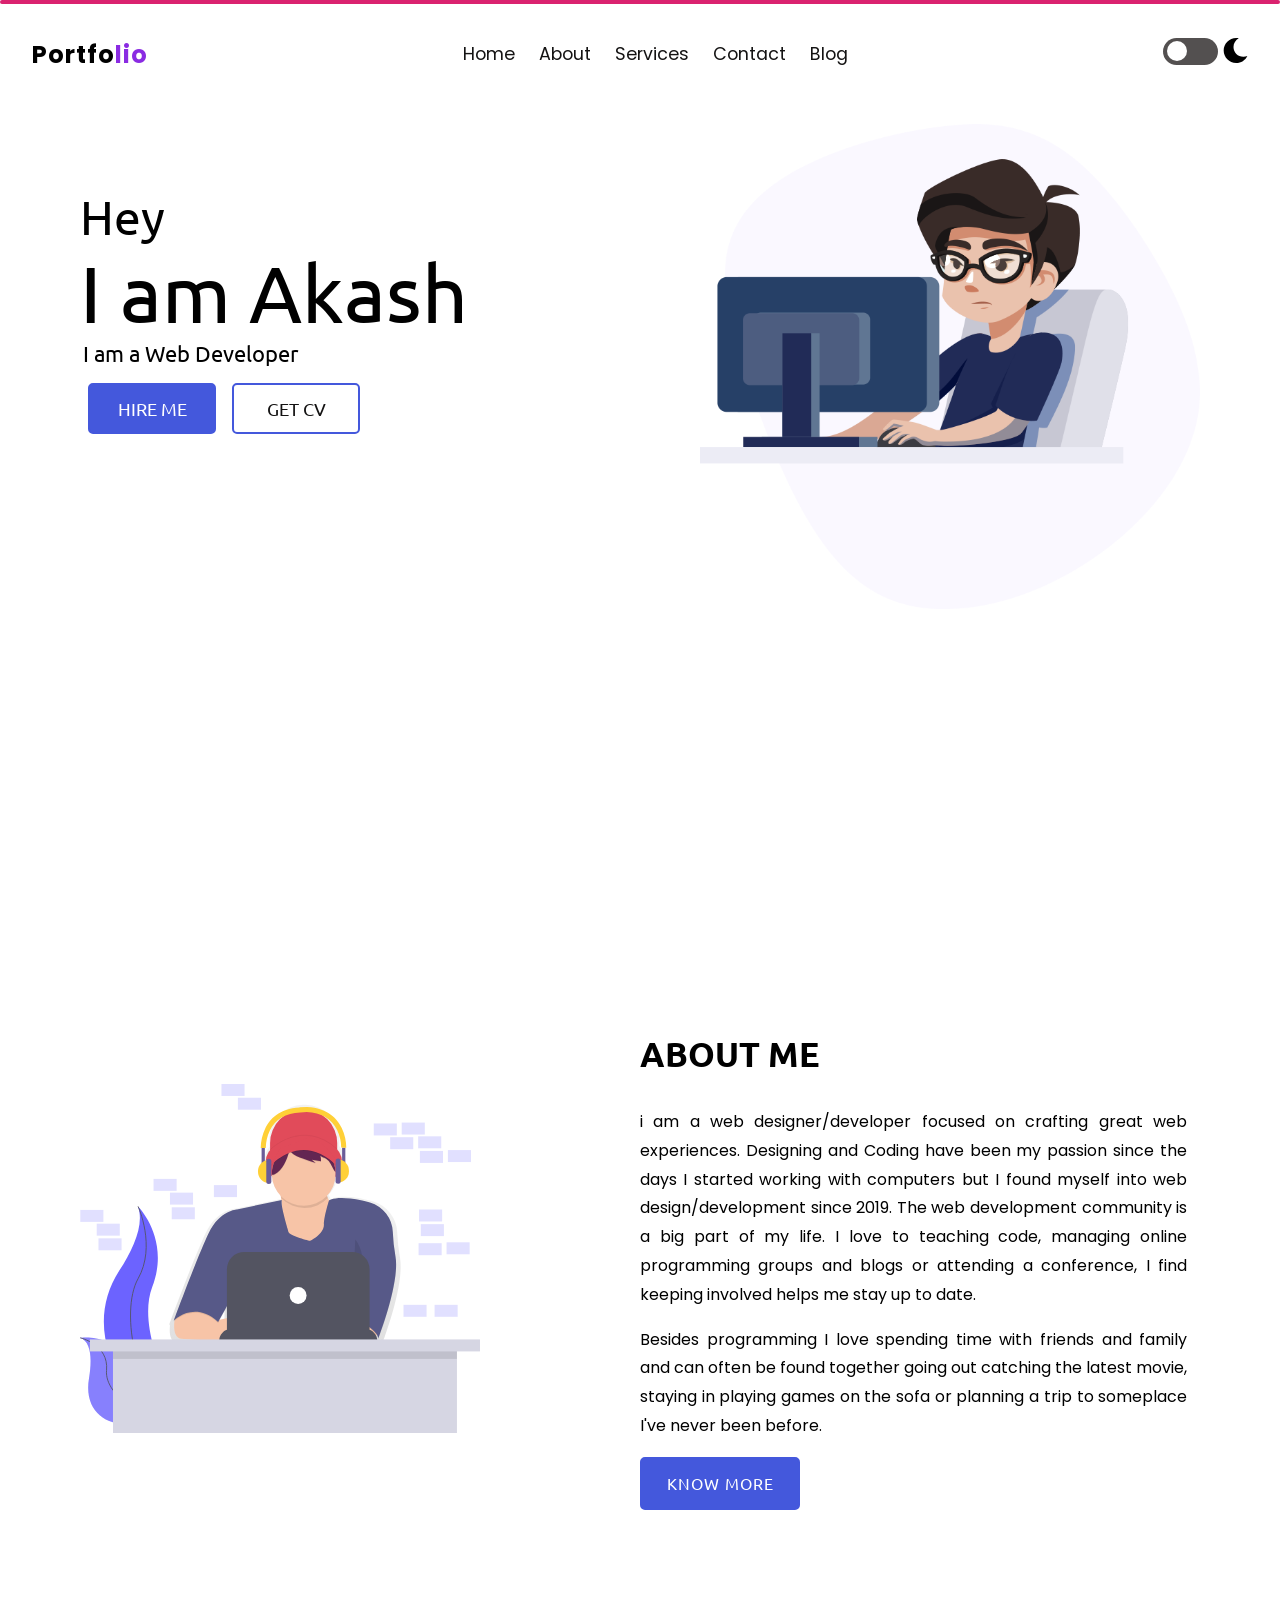
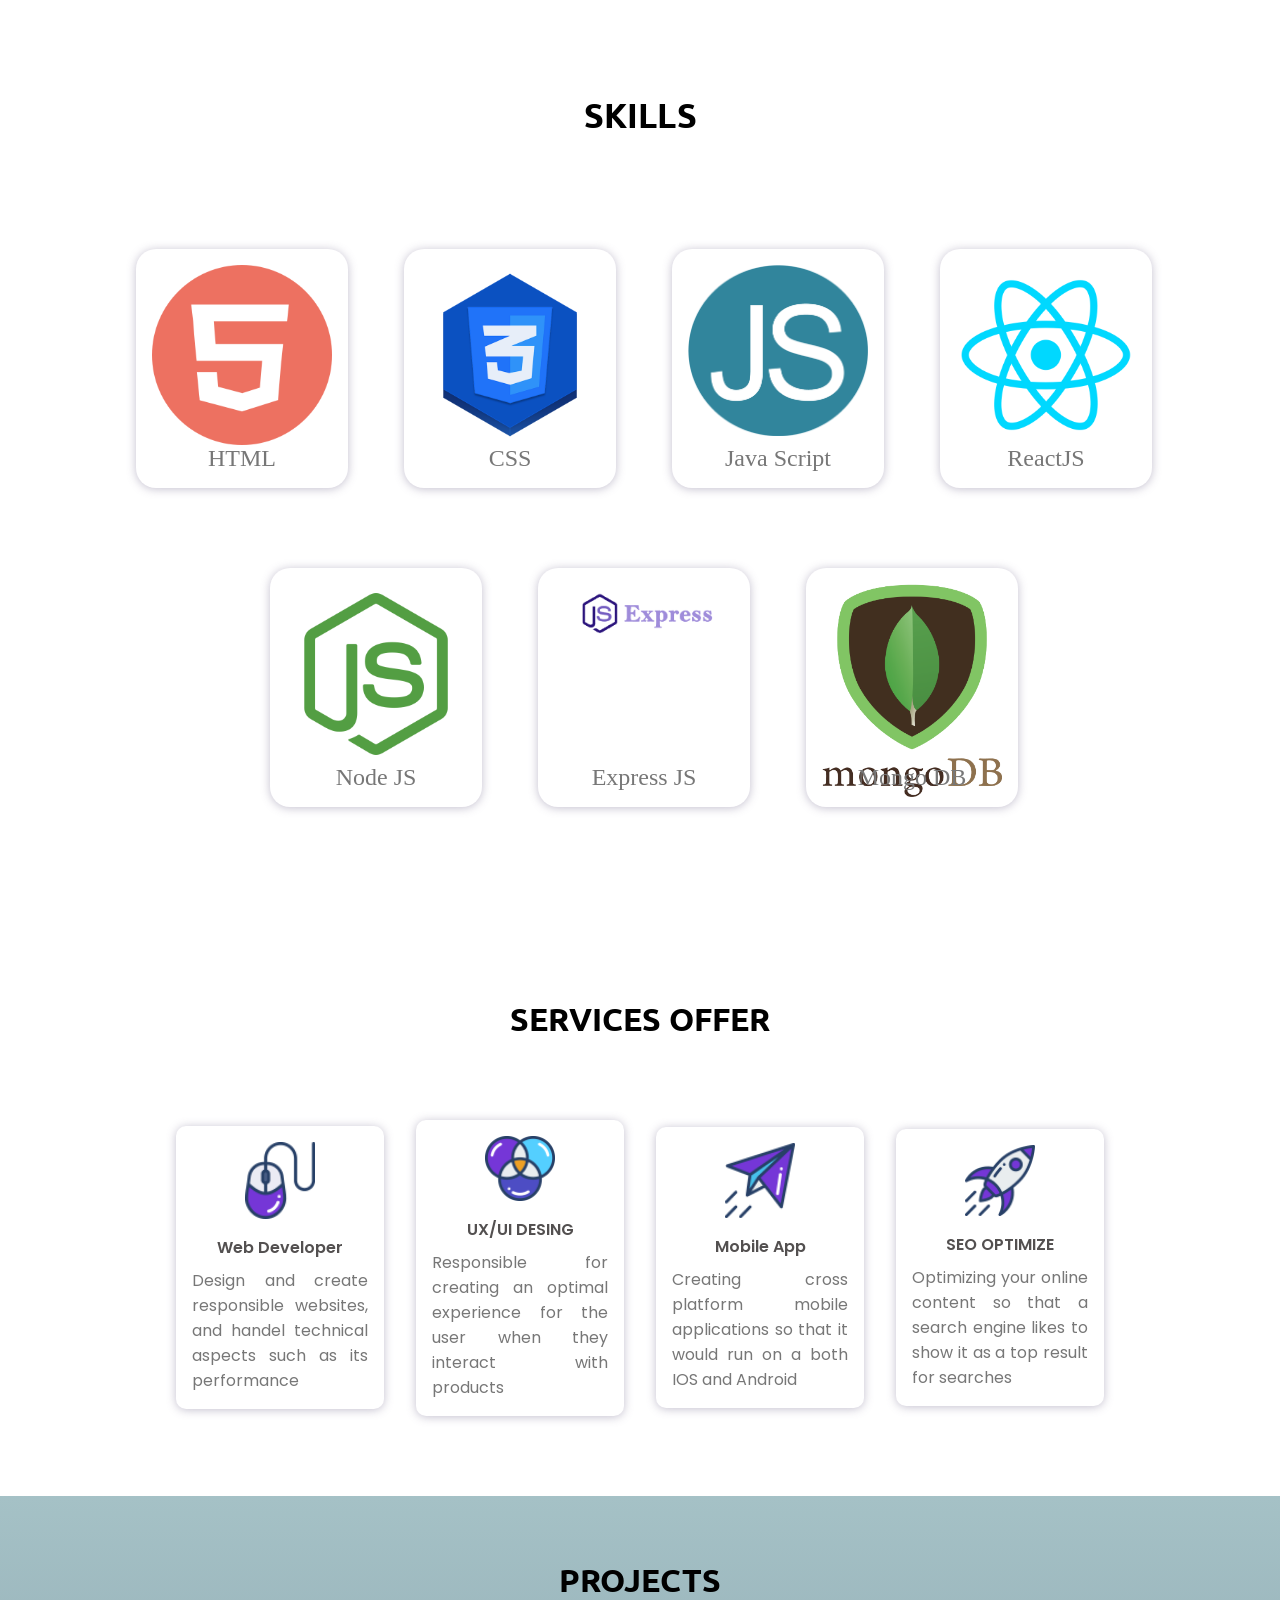
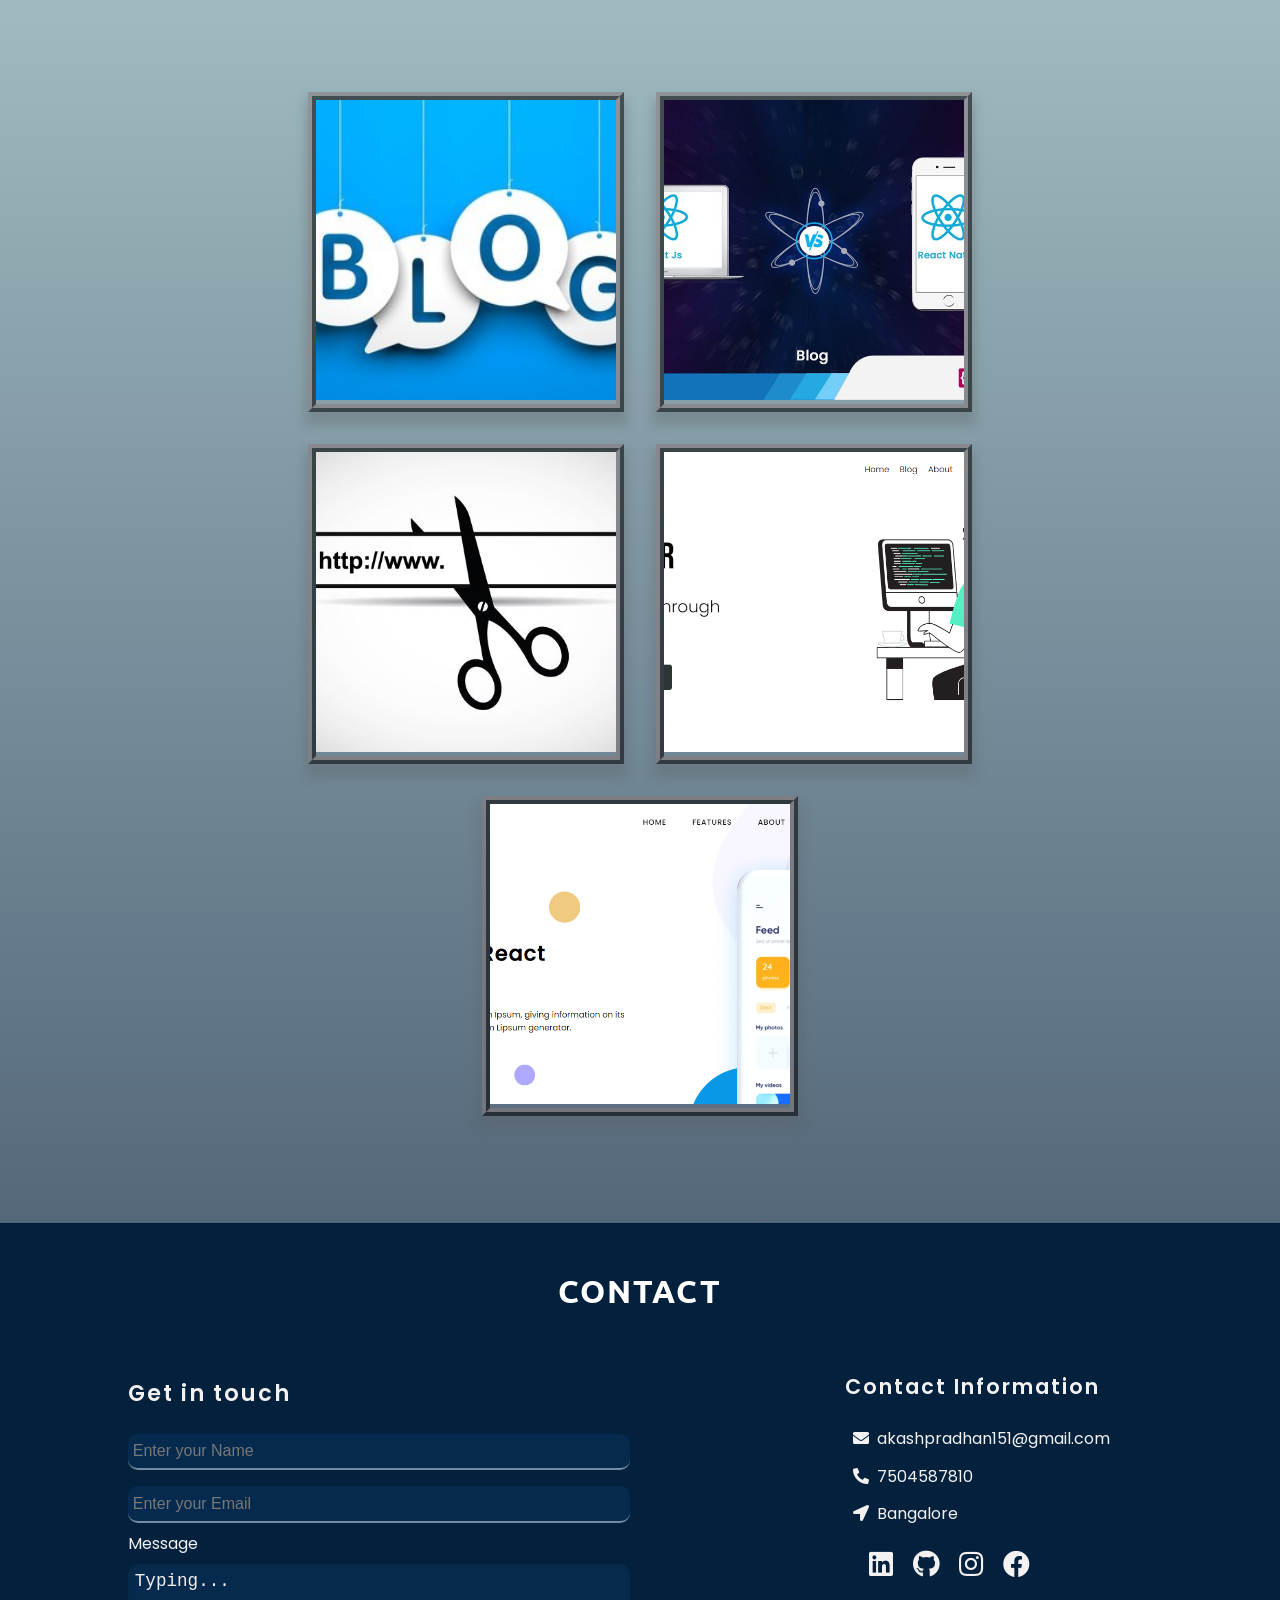
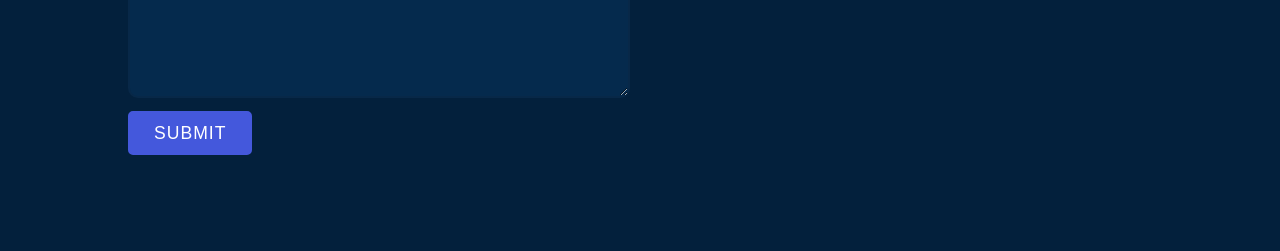
==== commit b02c1d18: "newq1" ====
--- a/index.html
+++ b/index.html
@@ -180,20 +180,20 @@
         <li class="card-item">
           <div class="card">
             <div class="img">
-              <img src="./Images/skills/python.png" alt="ReactJS" />
-            </div>
-            <div class="name">
-              <p>Python</p>
-            </div>
-          </div>
-        </li>
-        <li class="card-item">
-          <div class="card">
-            <div class="img">
-              <img src="./Images/skills/figma.png" alt="ReactJS" />
-            </div>
-            <div class="name">
-              <p>Figma</p>
+              <img src="./Images/skills/express.png" alt="ReactJS" />
+            </div>
+            <div class="name">
+              <p>Express JS</p>
+            </div>
+          </div>
+        </li>
+        <li class="card-item">
+          <div class="card">
+            <div class="img">
+              <img src="./Images/skills/mongo.png" alt="ReactJS" />
+            </div>
+            <div class="name">
+              <p>Mongo DB</p>
             </div>
           </div>
         </li>
@@ -251,7 +251,6 @@
       </ul>
     </div>
   </section>
-
 
   <!-- galary section -->
   <section id="galary">
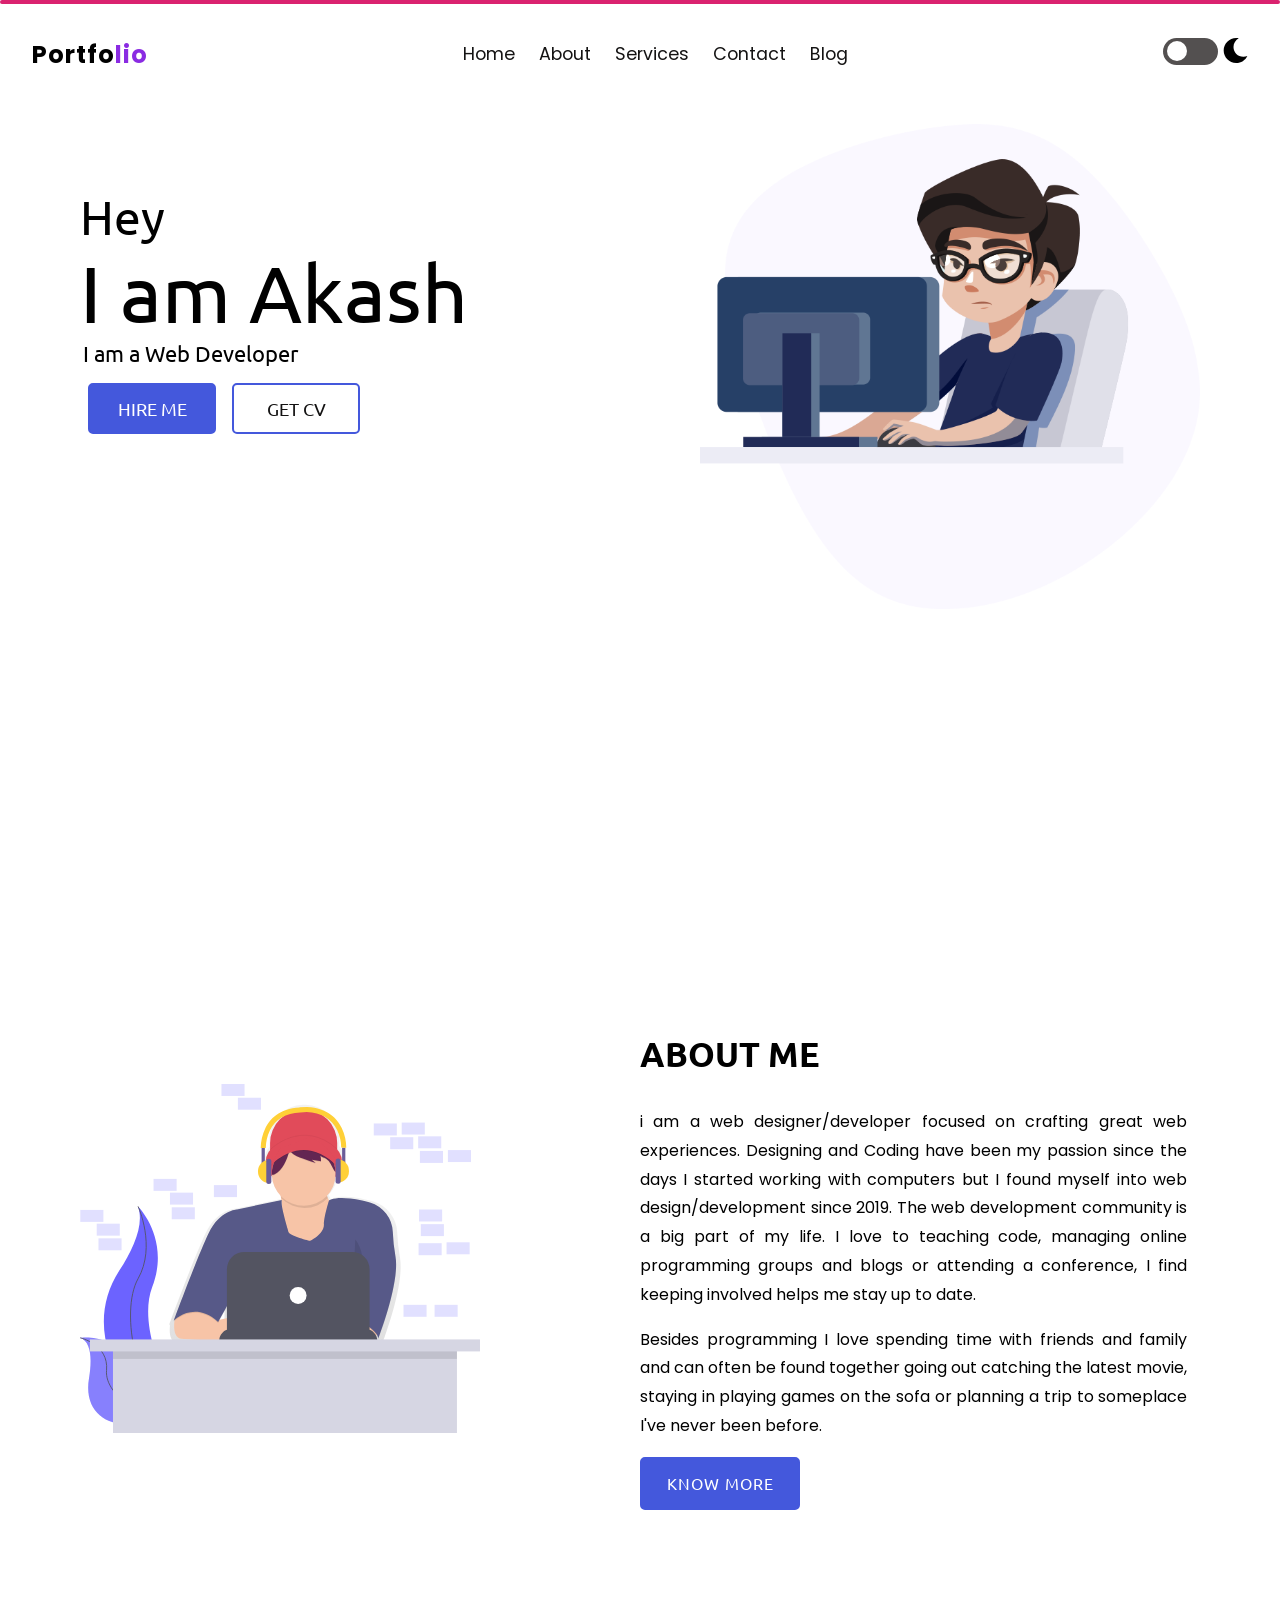
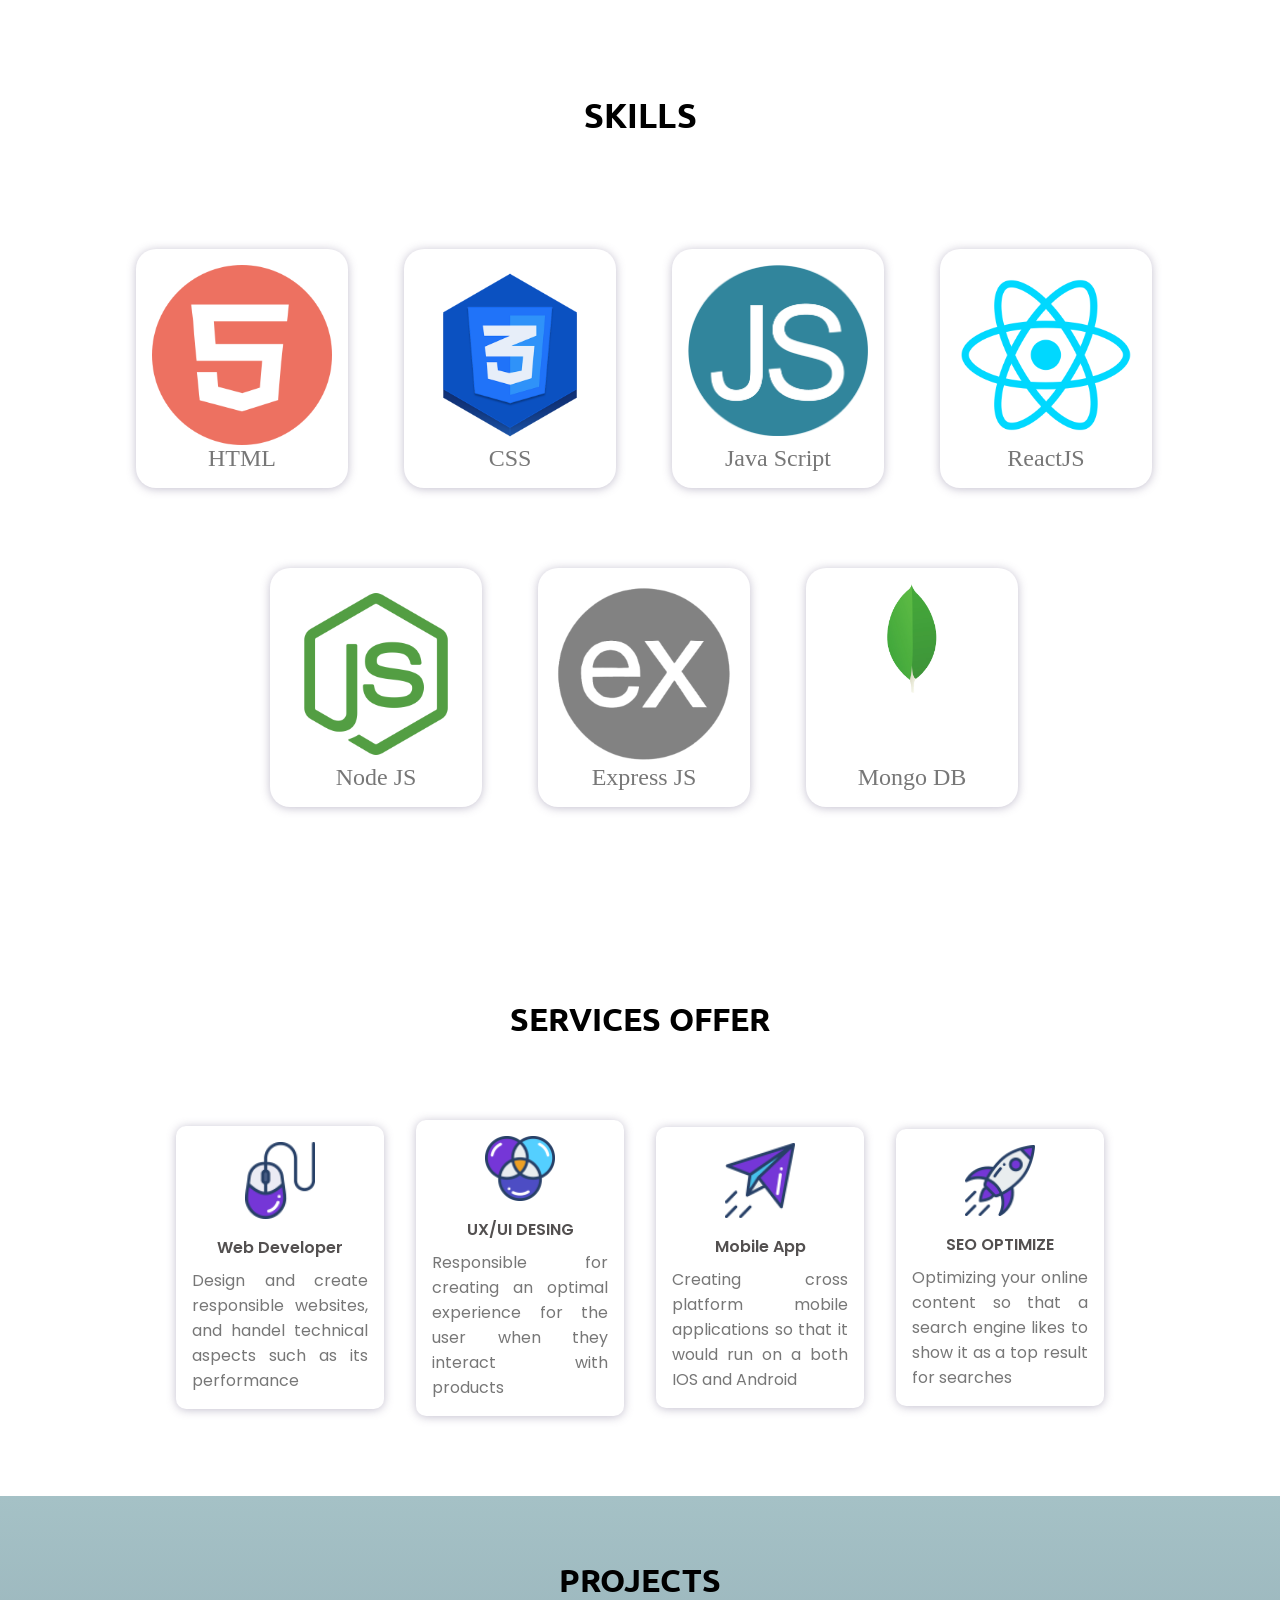
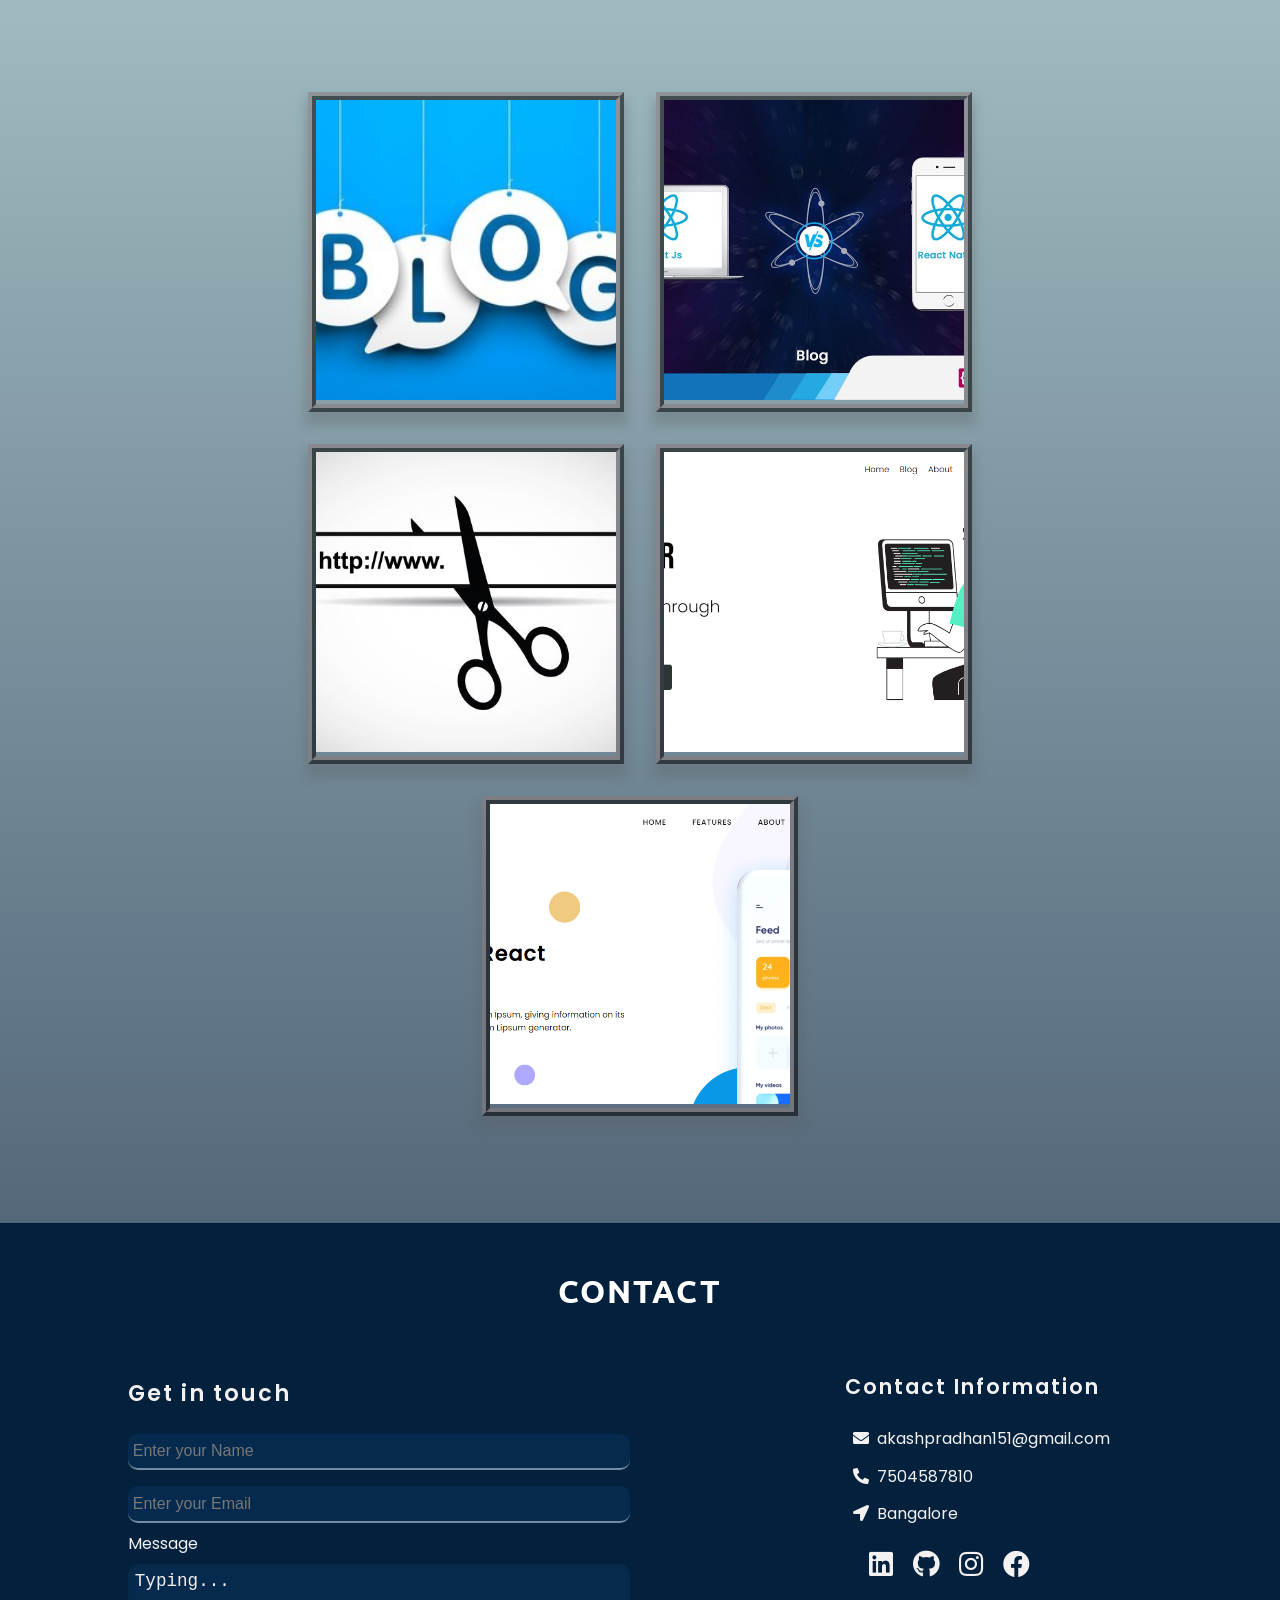
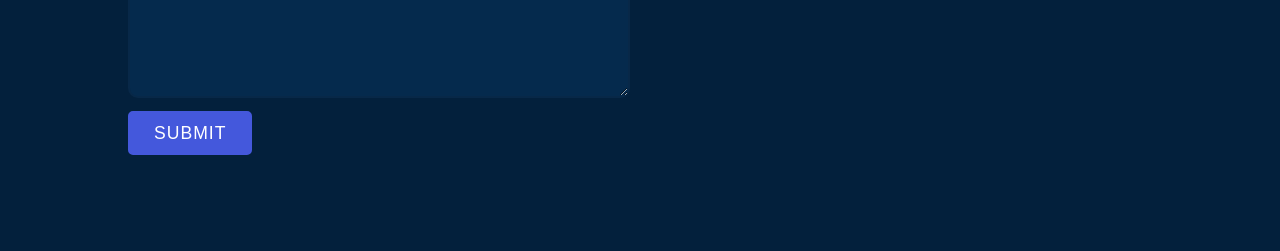
==== commit 79aa1857: "cv" ====
--- a/index.html
+++ b/index.html
@@ -67,7 +67,7 @@
             HIRE ME</a>
         </div>
         <div class="btn">
-          <a href="https://drive.google.com/file/d/16VyqVC4oa5yWp-Dpg6qo_O7ZrYfIG5wj/view?usp=sharing" target="_blank">
+          <a href="https://drive.google.com/file/d/1Ean92u94CaqsTzyazzprSXk5mrzHe0CK/view?usp=sharing" target="_blank">
             GET CV</a>
         </div>
       </div>
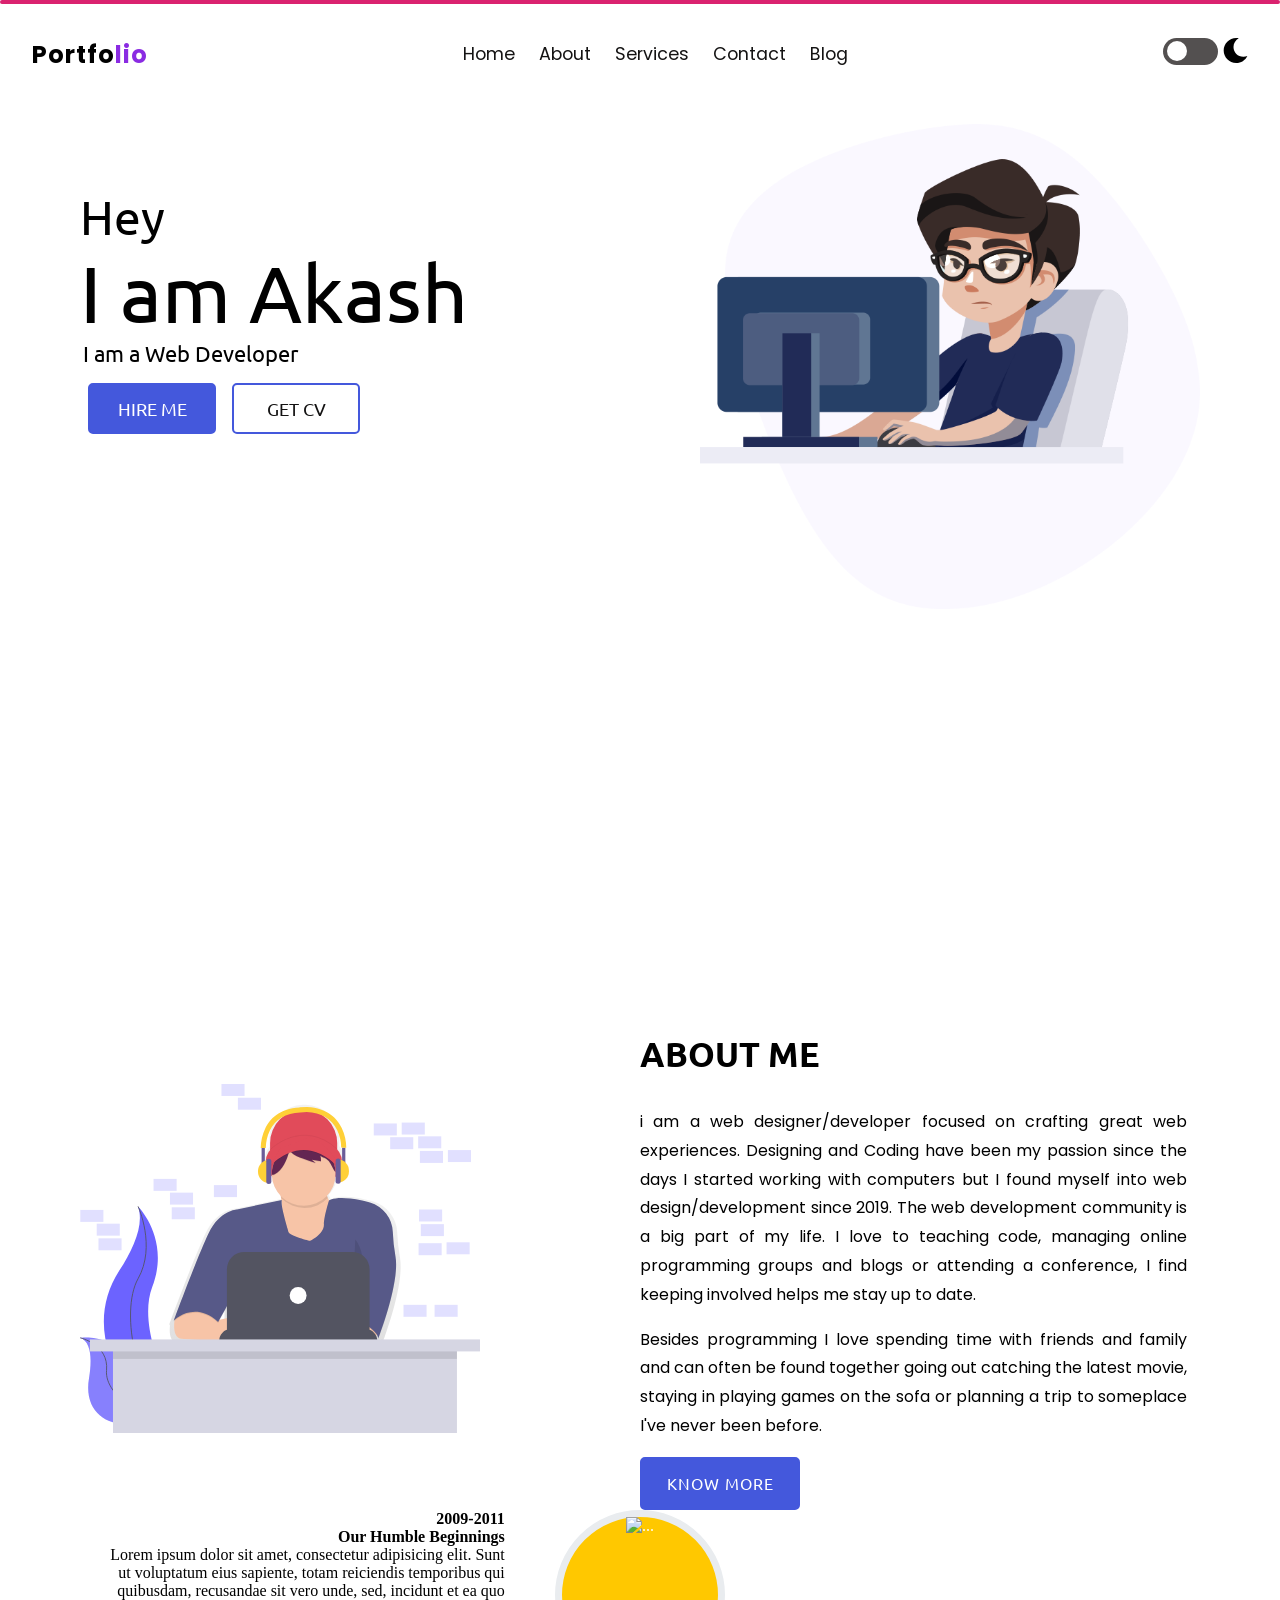
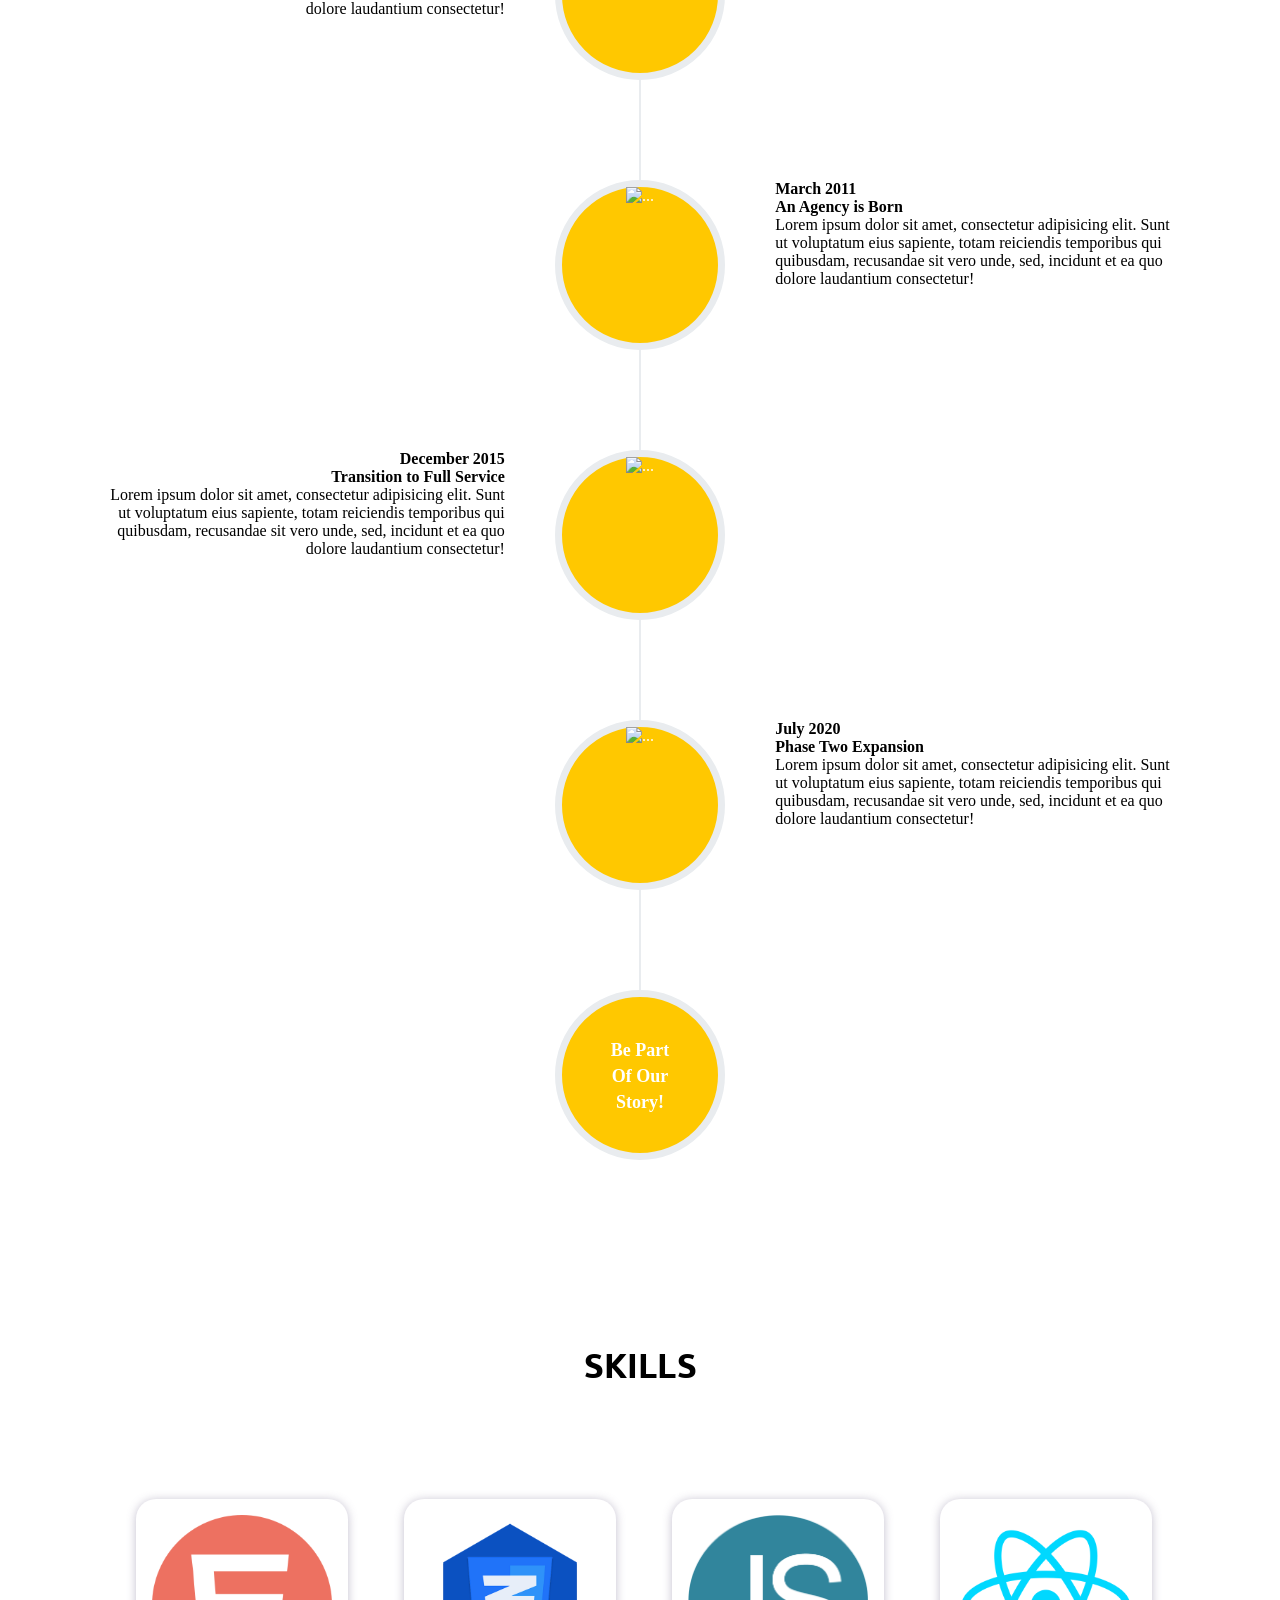
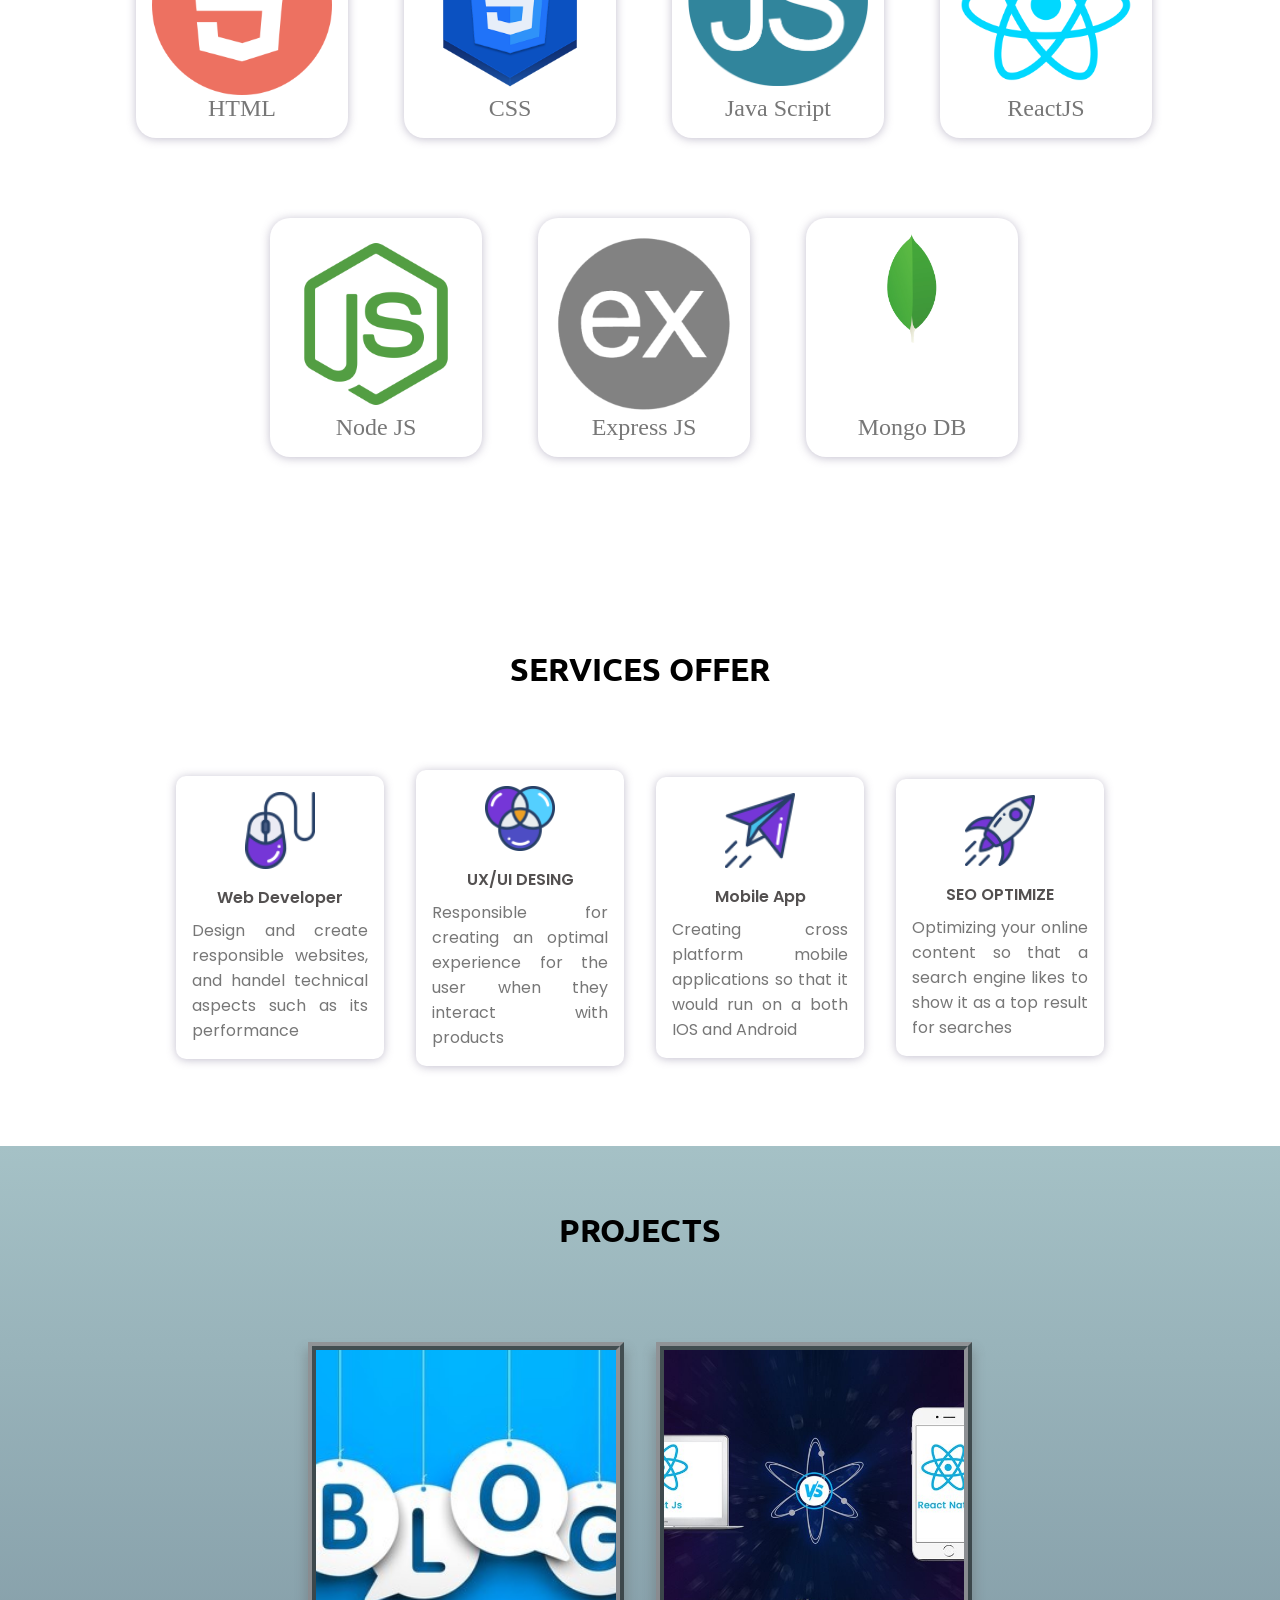
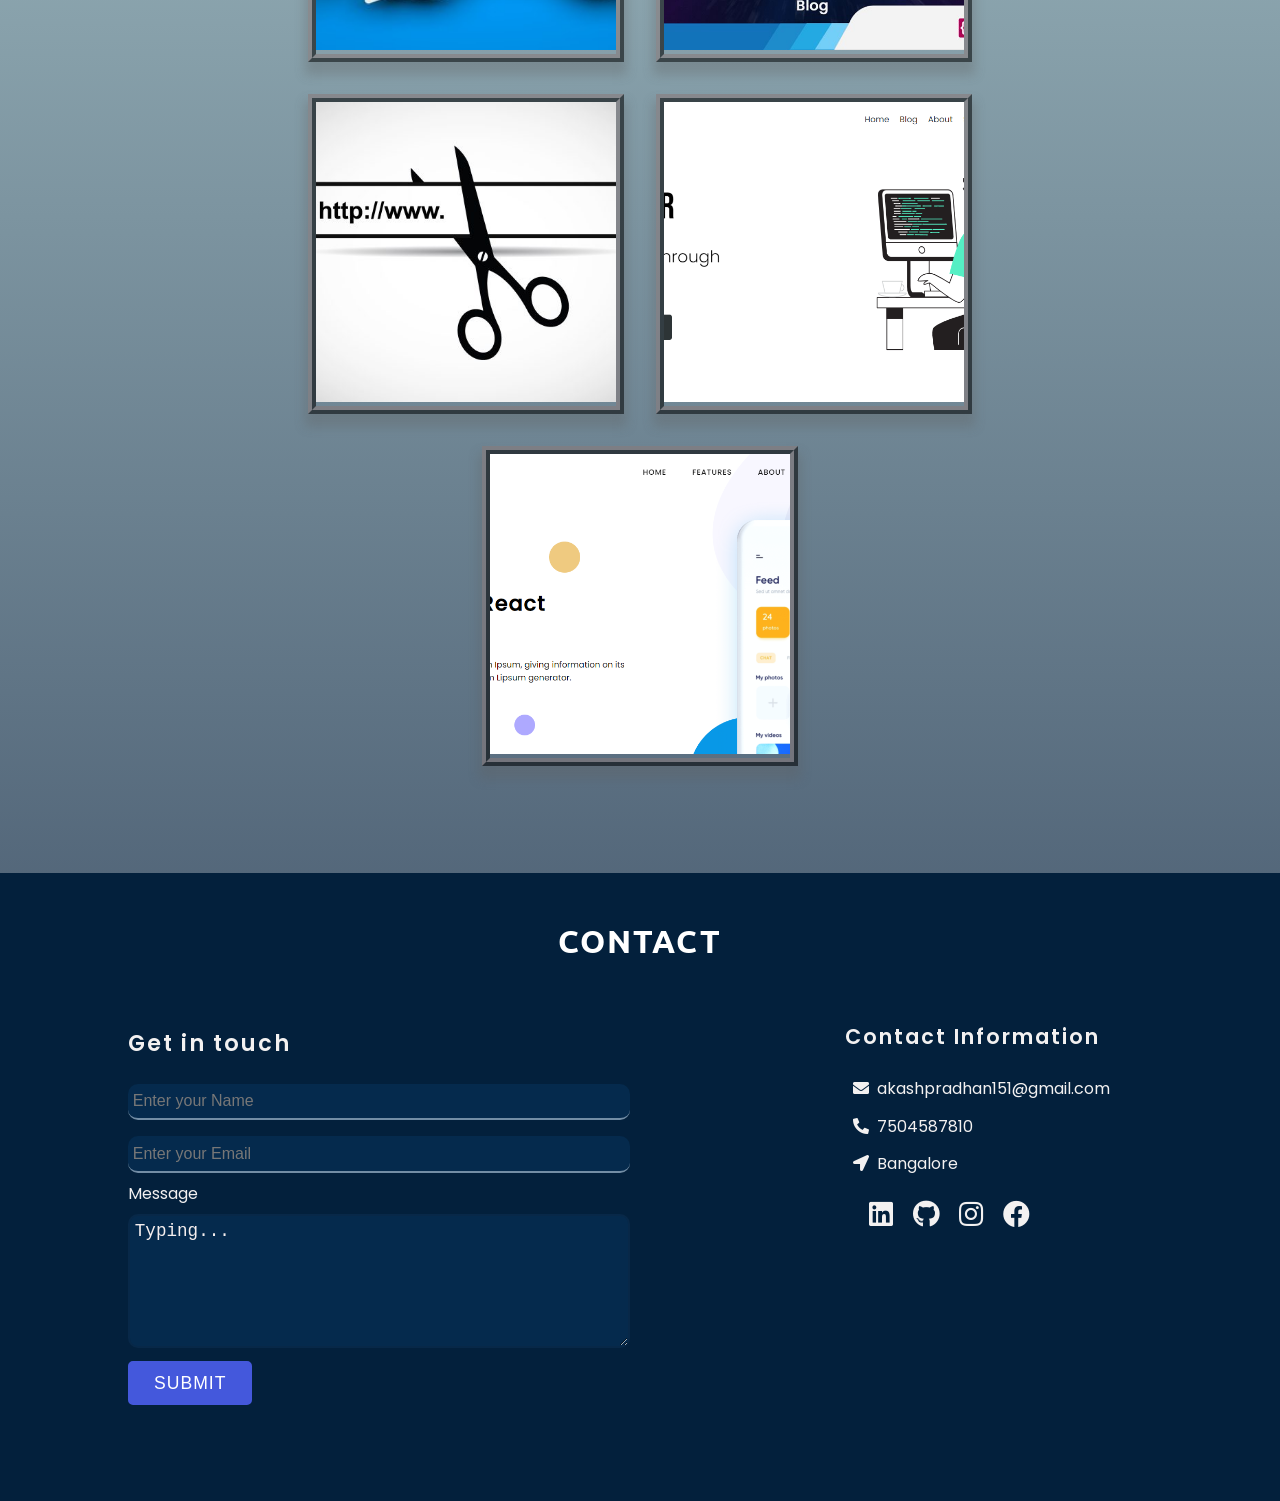
==== commit 53e40f09: "data" ====
--- a/index.html
+++ b/index.html
@@ -117,6 +117,80 @@
       </div>
     </div>
   </section>
+
+  <ul class="timeline">
+    <li>
+      <div class="timeline-image"><img class="rounded-circle img-fluid" src="/static/assets/img/about/1.jpg" alt="...">
+      </div>
+      <div class="timeline-panel">
+        <div class="timeline-heading">
+          <h4>2009-2011</h4>
+          <h4 class="subheading">Our Humble Beginnings</h4>
+        </div>
+        <div class="timeline-body">
+          <p class="text-muted">Lorem ipsum dolor sit amet, consectetur adipisicing elit. Sunt ut voluptatum eius
+            sapiente, totam reiciendis temporibus qui quibusdam, recusandae sit vero unde, sed, incidunt et ea quo
+            dolore laudantium consectetur!</p>
+        </div>
+      </div>
+    </li>
+    <li class="timeline-inverted">
+      <div class="timeline-image"><img class="rounded-circle img-fluid" src="/static/assets/img/about/2.jpg" alt="...">
+      </div>
+      <div class="timeline-panel">
+        <div class="timeline-heading">
+          <h4>March 2011</h4>
+          <h4 class="subheading">An Agency is Born</h4>
+        </div>
+        <div class="timeline-body">
+          <p class="text-muted">Lorem ipsum dolor sit amet, consectetur adipisicing elit. Sunt ut voluptatum eius
+            sapiente, totam reiciendis temporibus qui quibusdam, recusandae sit vero unde, sed, incidunt et ea quo
+            dolore laudantium consectetur!</p>
+        </div>
+      </div>
+    </li>
+    <li>
+      <div class="timeline-image"><img class="rounded-circle img-fluid" src="/static/assets/img/about/3.jpg" alt="...">
+      </div>
+      <div class="timeline-panel">
+        <div class="timeline-heading">
+          <h4>December 2015</h4>
+          <h4 class="subheading">Transition to Full Service</h4>
+        </div>
+        <div class="timeline-body">
+          <p class="text-muted">Lorem ipsum dolor sit amet, consectetur adipisicing elit. Sunt ut voluptatum eius
+            sapiente, totam reiciendis temporibus qui quibusdam, recusandae sit vero unde, sed, incidunt et ea quo
+            dolore laudantium consectetur!</p>
+        </div>
+      </div>
+    </li>
+    <li class="timeline-inverted">
+      <div class="timeline-image"><img class="rounded-circle img-fluid" src="/static/assets/img/about/4.jpg" alt="...">
+      </div>
+      <div class="timeline-panel">
+        <div class="timeline-heading">
+          <h4>July 2020</h4>
+          <h4 class="subheading">Phase Two Expansion</h4>
+        </div>
+        <div class="timeline-body">
+          <p class="text-muted">Lorem ipsum dolor sit amet, consectetur adipisicing elit. Sunt ut voluptatum eius
+            sapiente, totam reiciendis temporibus qui quibusdam, recusandae sit vero unde, sed, incidunt et ea quo
+            dolore laudantium consectetur!</p>
+        </div>
+      </div>
+    </li>
+    <li class="timeline-inverted">
+      <div class="timeline-image">
+        <h4>
+          Be Part
+          <br>
+          Of Our
+          <br>
+          Story!
+        </h4>
+      </div>
+    </li>
+  </ul>
 
   <!-- skil section -->
   <section class="skills" id="skill">
--- a/CSS/Style.css
+++ b/CSS/Style.css
@@ -1027,4 +1027,183 @@
   -webkit-animation-fill-mode: both;
           animation-fill-mode: both;
 }
+
+/* Timeline */
+.timeline {
+  position: relative;
+  padding: 0;
+  list-style: none;
+}
+.timeline:before {
+  position: absolute;
+  top: 0;
+  bottom: 0;
+  left: 40px;
+  width: 2px;
+  margin-left: -1.5px;
+  content: "";
+  background-color: #e9ecef;
+}
+.timeline > li {
+  position: relative;
+  min-height: 50px;
+  margin-bottom: 50px;
+}
+.timeline > li:after,
+.timeline > li:before {
+  display: table;
+  content: " ";
+}
+.timeline > li:after {
+  clear: both;
+}
+.timeline > li .timeline-panel {
+  position: relative;
+  float: right;
+  width: 100%;
+  padding: 0 20px 0 100px;
+  text-align: left;
+}
+.timeline > li .timeline-panel:before {
+  right: auto;
+  left: -15px;
+  border-right-width: 15px;
+  border-left-width: 0;
+}
+.timeline > li .timeline-panel:after {
+  right: auto;
+  left: -14px;
+  border-right-width: 14px;
+  border-left-width: 0;
+}
+.timeline > li .timeline-image {
+  position: absolute;
+  z-index: 100;
+  left: 0;
+  width: 80px;
+  height: 80px;
+  margin-left: 0;
+  text-align: center;
+  color: white;
+  border: 7px solid #e9ecef;
+  border-radius: 100%;
+  background-color: #ffc800;
+}
+.timeline > li .timeline-image h4,
+.timeline > li .timeline-image .h4 {
+  font-size: 10px;
+  line-height: 14px;
+  margin-top: 12px;
+}
+.timeline > li.timeline-inverted > .timeline-panel {
+  float: right;
+  padding: 0 20px 0 100px;
+  text-align: left;
+}
+.timeline > li.timeline-inverted > .timeline-panel:before {
+  right: auto;
+  left: -15px;
+  border-right-width: 15px;
+  border-left-width: 0;
+}
+.timeline > li.timeline-inverted > .timeline-panel:after {
+  right: auto;
+  left: -14px;
+  border-right-width: 14px;
+  border-left-width: 0;
+}
+.timeline > li:last-child {
+  margin-bottom: 0;
+}
+.timeline .timeline-heading h4,
+.timeline .timeline-heading .h4 {
+  margin-top: 0;
+  color: inherit;
+}
+.timeline .timeline-heading h4.subheading,
+.timeline .timeline-heading .subheading.h4 {
+  text-transform: none;
+}
+.timeline .timeline-body > ul,
+.timeline .timeline-body > p {
+  margin-bottom: 0;
+}
+
+@media (min-width: 768px) {
+  .timeline:before {
+    left: 50%;
+  }
+  .timeline > li {
+    min-height: 100px;
+    margin-bottom: 100px;
+  }
+  .timeline > li .timeline-panel {
+    float: left;
+    width: 41%;
+    padding: 0 20px 20px 30px;
+    text-align: right;
+  }
+  .timeline > li .timeline-image {
+    left: 50%;
+    width: 100px;
+    height: 100px;
+    margin-left: -50px;
+  }
+  .timeline > li .timeline-image h4,
+  .timeline > li .timeline-image .h4 {
+    font-size: 13px;
+    line-height: 18px;
+    margin-top: 16px;
+  }
+  .timeline > li.timeline-inverted > .timeline-panel {
+    float: right;
+    padding: 0 30px 20px 20px;
+    text-align: left;
+  }
+}
+@media (min-width: 992px) {
+  .timeline > li {
+    min-height: 150px;
+  }
+  .timeline > li .timeline-panel {
+    padding: 0 20px 20px;
+  }
+  .timeline > li .timeline-image {
+    width: 150px;
+    height: 150px;
+    margin-left: -75px;
+  }
+  .timeline > li .timeline-image h4,
+  .timeline > li .timeline-image .h4 {
+    font-size: 18px;
+    line-height: 26px;
+    margin-top: 30px;
+  }
+  .timeline > li.timeline-inverted > .timeline-panel {
+    padding: 0 20px 20px;
+  }
+}
+@media (min-width: 1200px) {
+  .timeline > li {
+    min-height: 170px;
+  }
+  .timeline > li .timeline-panel {
+    padding: 0 20px 20px 100px;
+  }
+  .timeline > li .timeline-image {
+    width: 170px;
+    height: 170px;
+    margin-left: -85px;
+  }
+  .timeline > li .timeline-image h4,
+  .timeline > li .timeline-image .h4 {
+    margin-top: 40px;
+  }
+  .timeline > li.timeline-inverted > .timeline-panel {
+    padding: 0 100px 20px 20px;
+  }
+}
+/* End Timeline */
+
+
 /*# sourceMappingURL=Style.css.map */
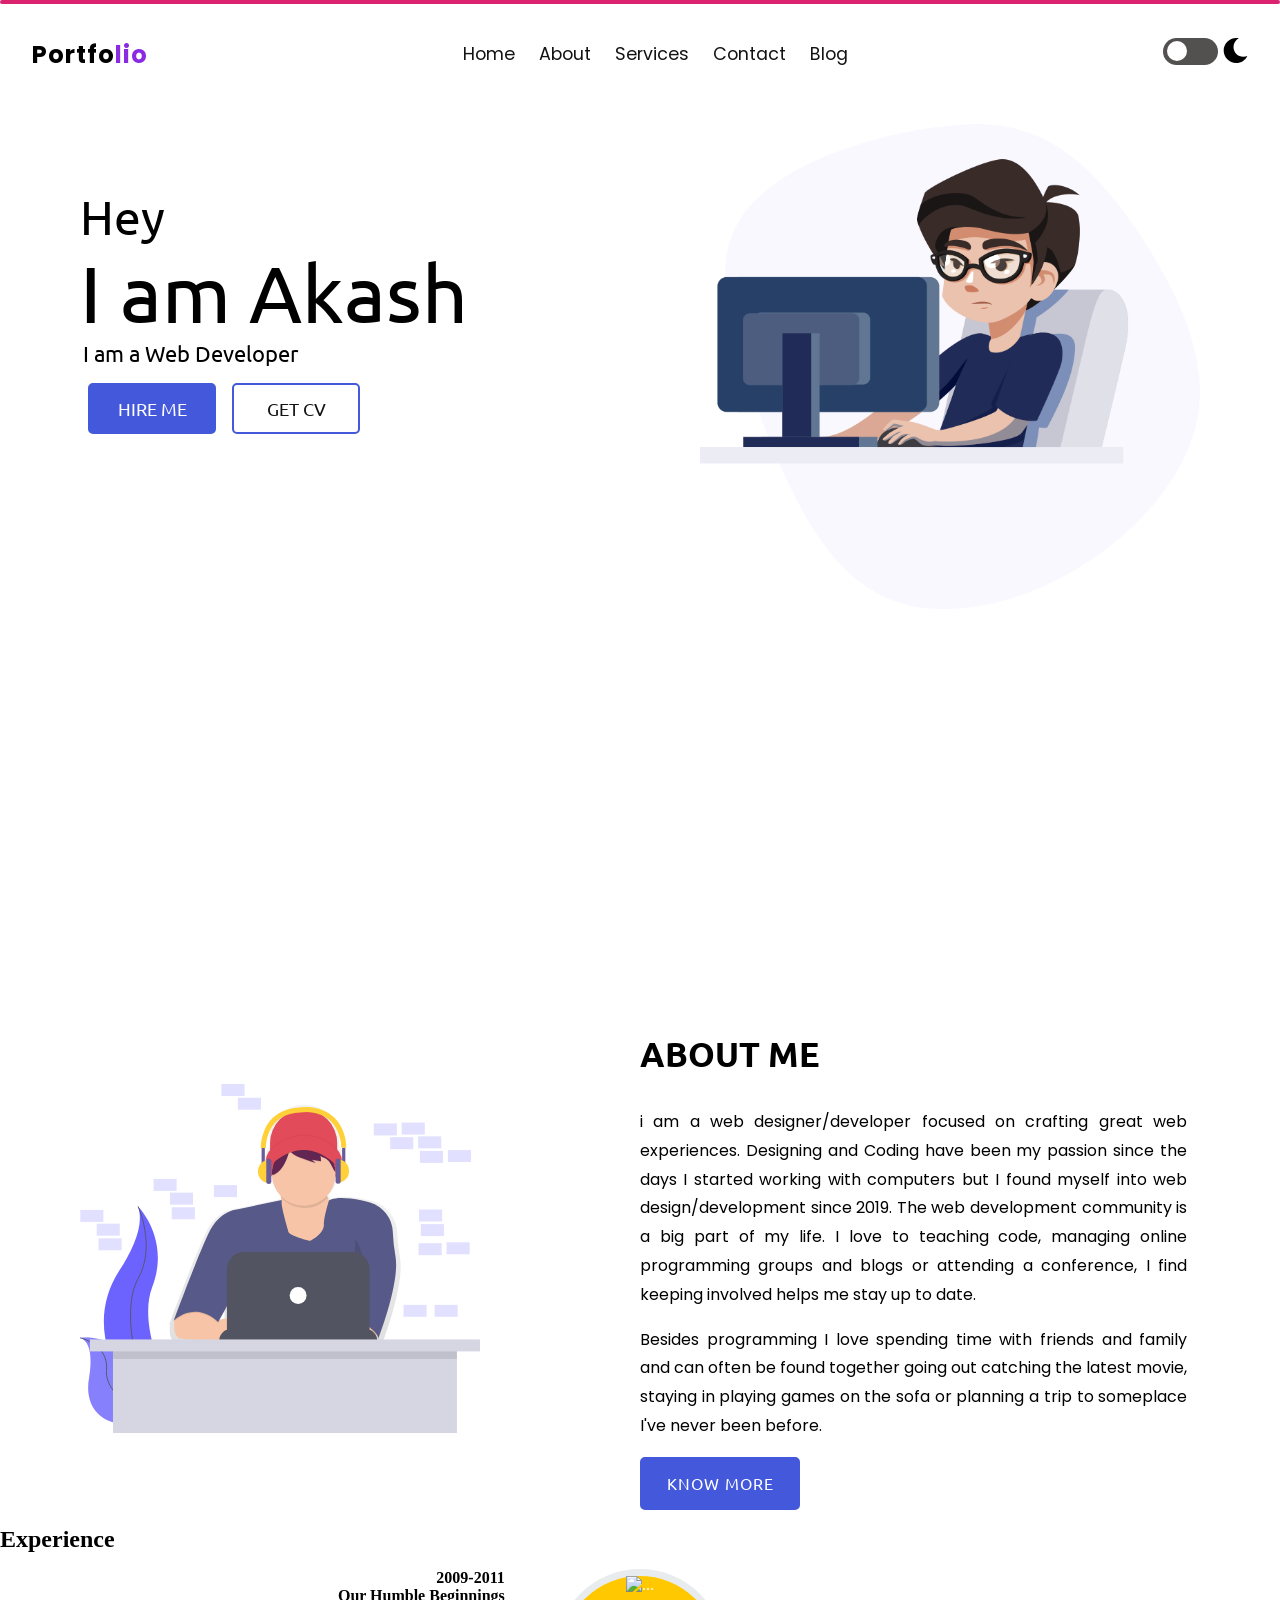
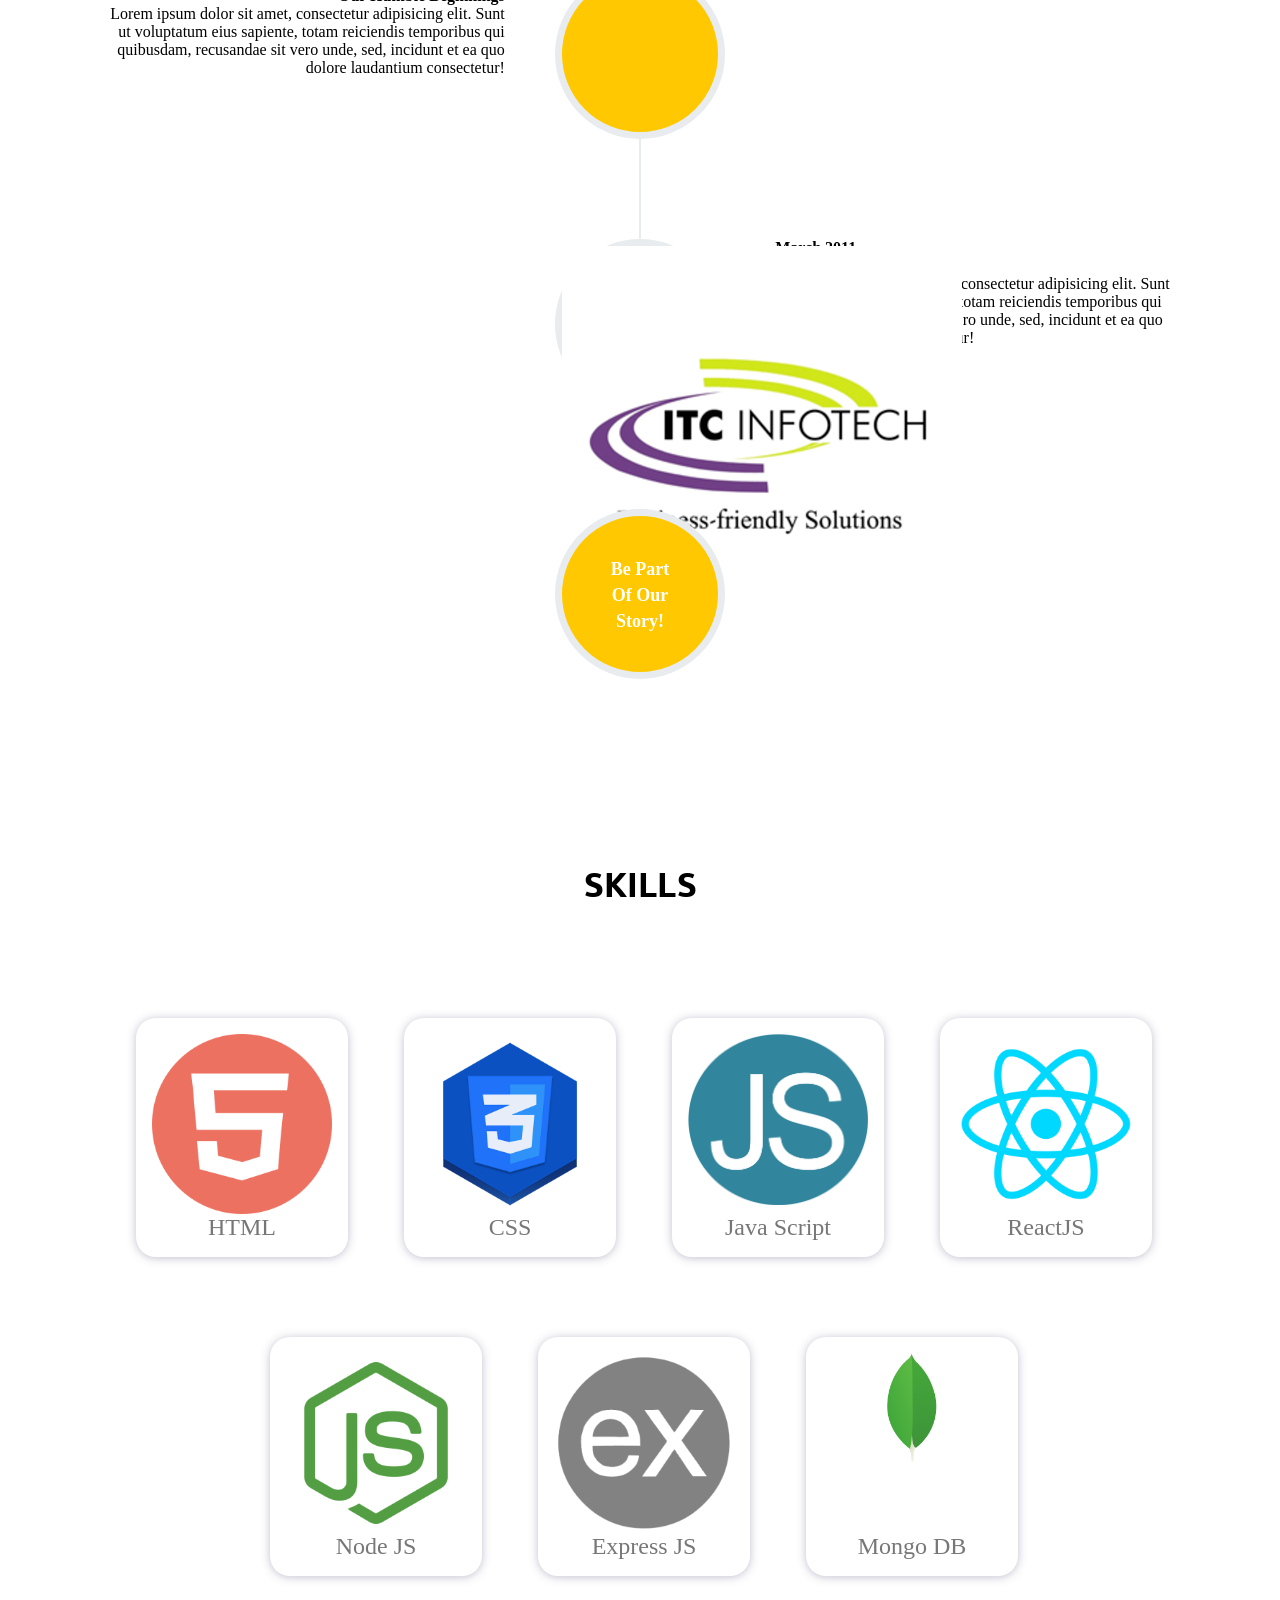
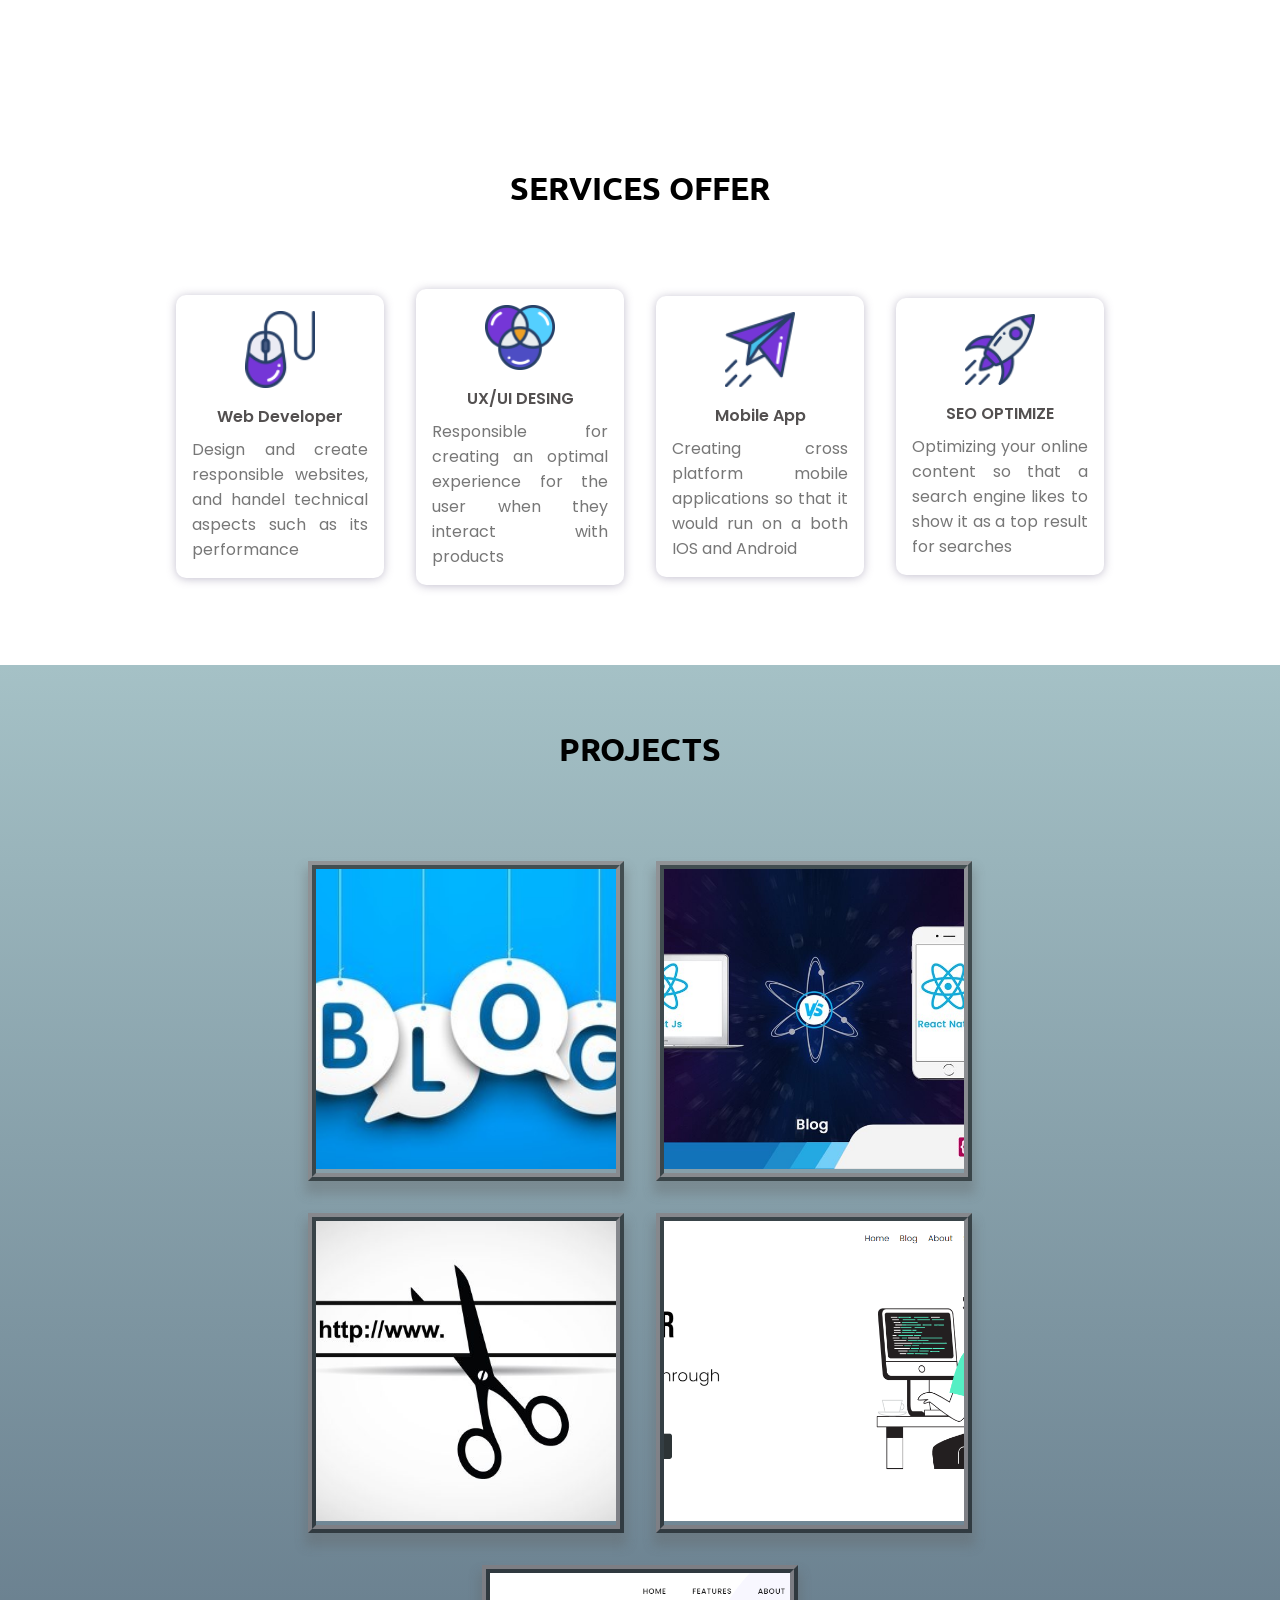
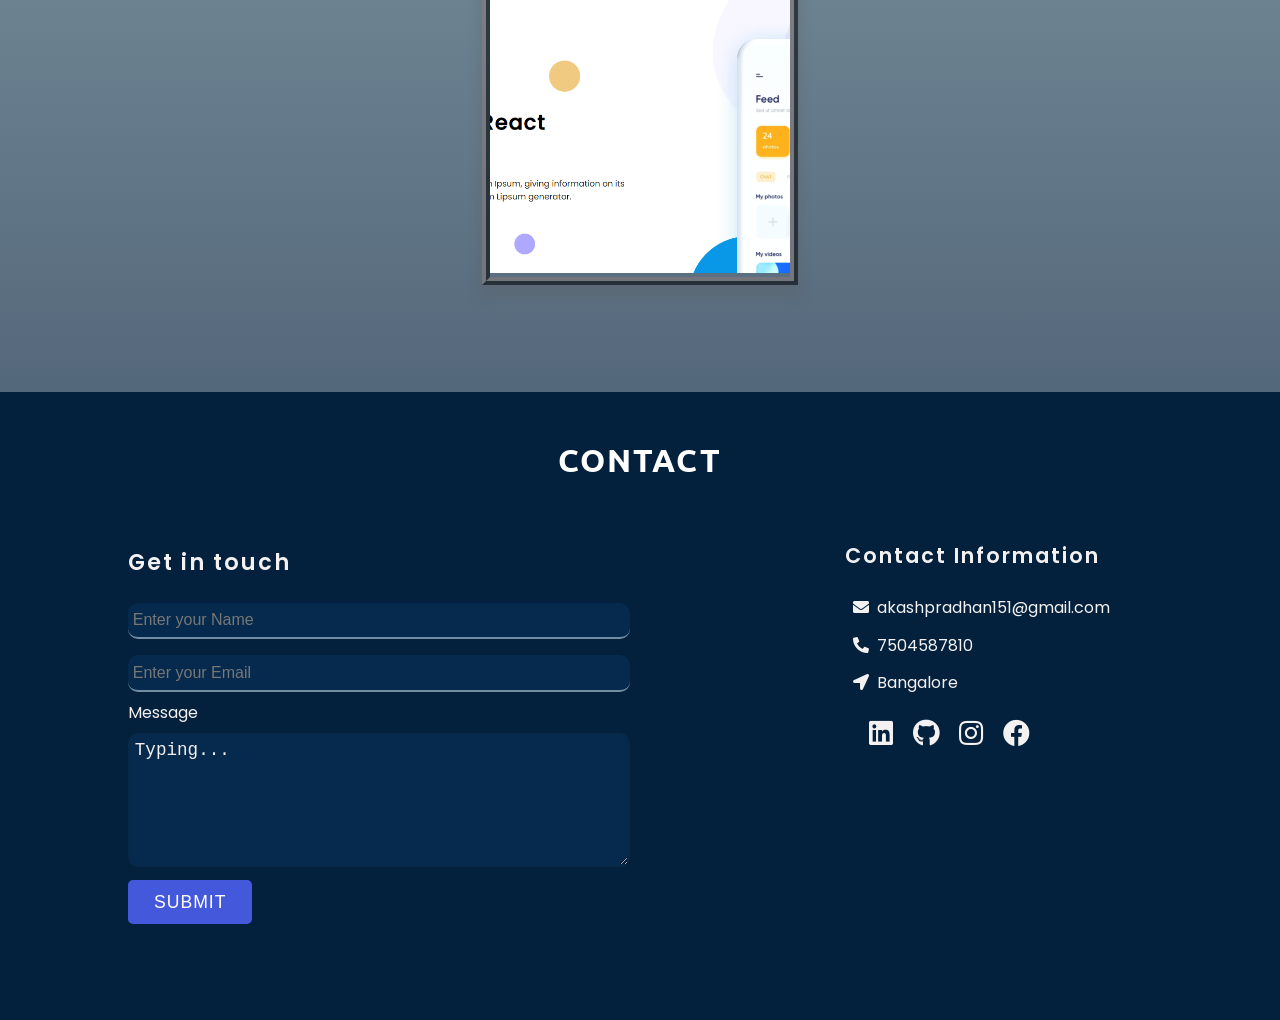
==== commit de42f3cf: "time" ====
--- a/index.html
+++ b/index.html
@@ -118,9 +118,12 @@
     </div>
   </section>
 
+  <!-- Timeline --> 
+<section id="tmln">
+  <h1>Experience</h1>
   <ul class="timeline">
     <li>
-      <div class="timeline-image"><img class="rounded-circle img-fluid" src="/static/assets/img/about/1.jpg" alt="...">
+      <div class="timeline-image"><img class="rounded-circle img-fluid" src="./Images/ashdit.png" alt="...">
       </div>
       <div class="timeline-panel">
         <div class="timeline-heading">
@@ -135,7 +138,7 @@
       </div>
     </li>
     <li class="timeline-inverted">
-      <div class="timeline-image"><img class="rounded-circle img-fluid" src="/static/assets/img/about/2.jpg" alt="...">
+      <div class="timeline-image"><img class="rounded-circle img-fluid" src="./Images/itc.png" alt="..."> 
       </div>
       <div class="timeline-panel">
         <div class="timeline-heading">
@@ -149,36 +152,8 @@
         </div>
       </div>
     </li>
-    <li>
-      <div class="timeline-image"><img class="rounded-circle img-fluid" src="/static/assets/img/about/3.jpg" alt="...">
-      </div>
-      <div class="timeline-panel">
-        <div class="timeline-heading">
-          <h4>December 2015</h4>
-          <h4 class="subheading">Transition to Full Service</h4>
-        </div>
-        <div class="timeline-body">
-          <p class="text-muted">Lorem ipsum dolor sit amet, consectetur adipisicing elit. Sunt ut voluptatum eius
-            sapiente, totam reiciendis temporibus qui quibusdam, recusandae sit vero unde, sed, incidunt et ea quo
-            dolore laudantium consectetur!</p>
-        </div>
-      </div>
-    </li>
-    <li class="timeline-inverted">
-      <div class="timeline-image"><img class="rounded-circle img-fluid" src="/static/assets/img/about/4.jpg" alt="...">
-      </div>
-      <div class="timeline-panel">
-        <div class="timeline-heading">
-          <h4>July 2020</h4>
-          <h4 class="subheading">Phase Two Expansion</h4>
-        </div>
-        <div class="timeline-body">
-          <p class="text-muted">Lorem ipsum dolor sit amet, consectetur adipisicing elit. Sunt ut voluptatum eius
-            sapiente, totam reiciendis temporibus qui quibusdam, recusandae sit vero unde, sed, incidunt et ea quo
-            dolore laudantium consectetur!</p>
-        </div>
-      </div>
-    </li>
+    
+   
     <li class="timeline-inverted">
       <div class="timeline-image">
         <h4>
@@ -191,7 +166,7 @@
       </div>
     </li>
   </ul>
-
+</section>
   <!-- skil section -->
   <section class="skills" id="skill">
     <div class="title">skills</div>
--- a/CSS/Style.css
+++ b/CSS/Style.css
@@ -1029,6 +1029,11 @@
 }
 
 /* Timeline */
+
+#tmln h1{
+  margin: 1rem 0;
+}
+
 .timeline {
   position: relative;
   padding: 0;
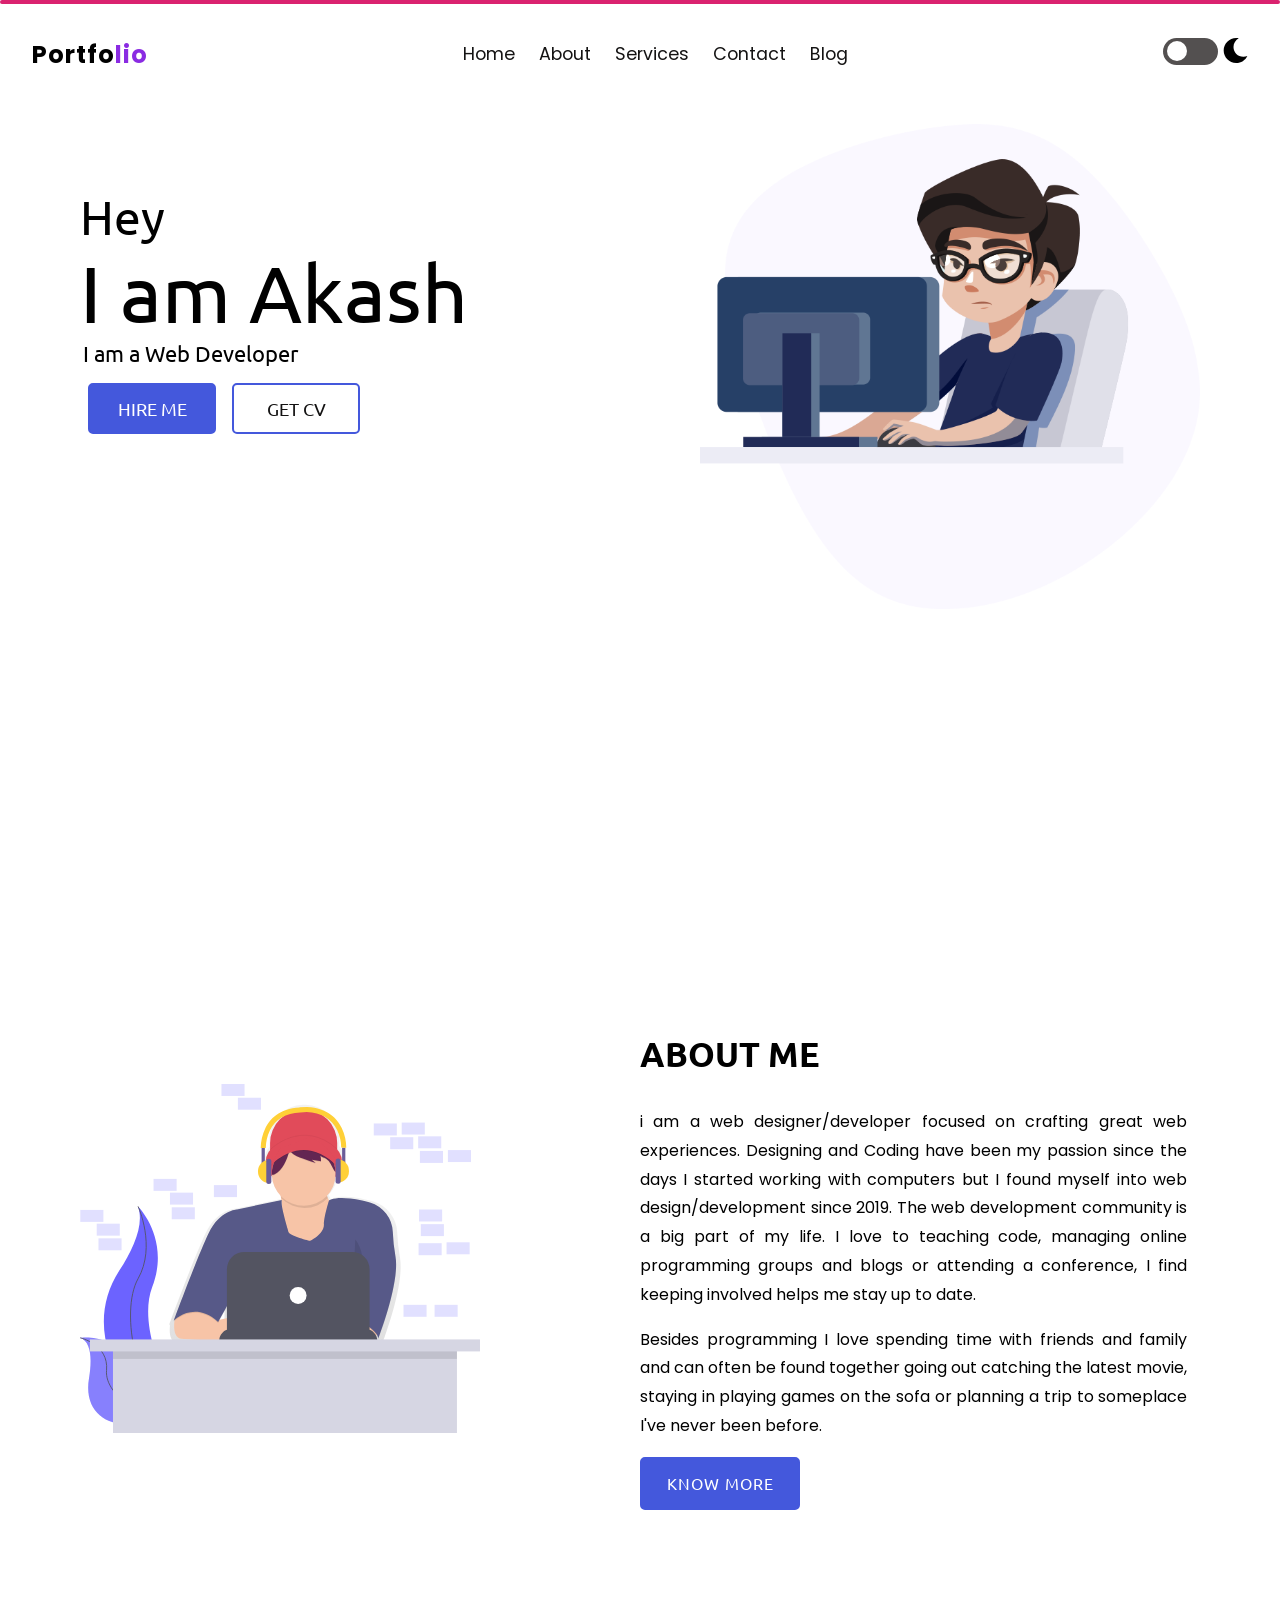
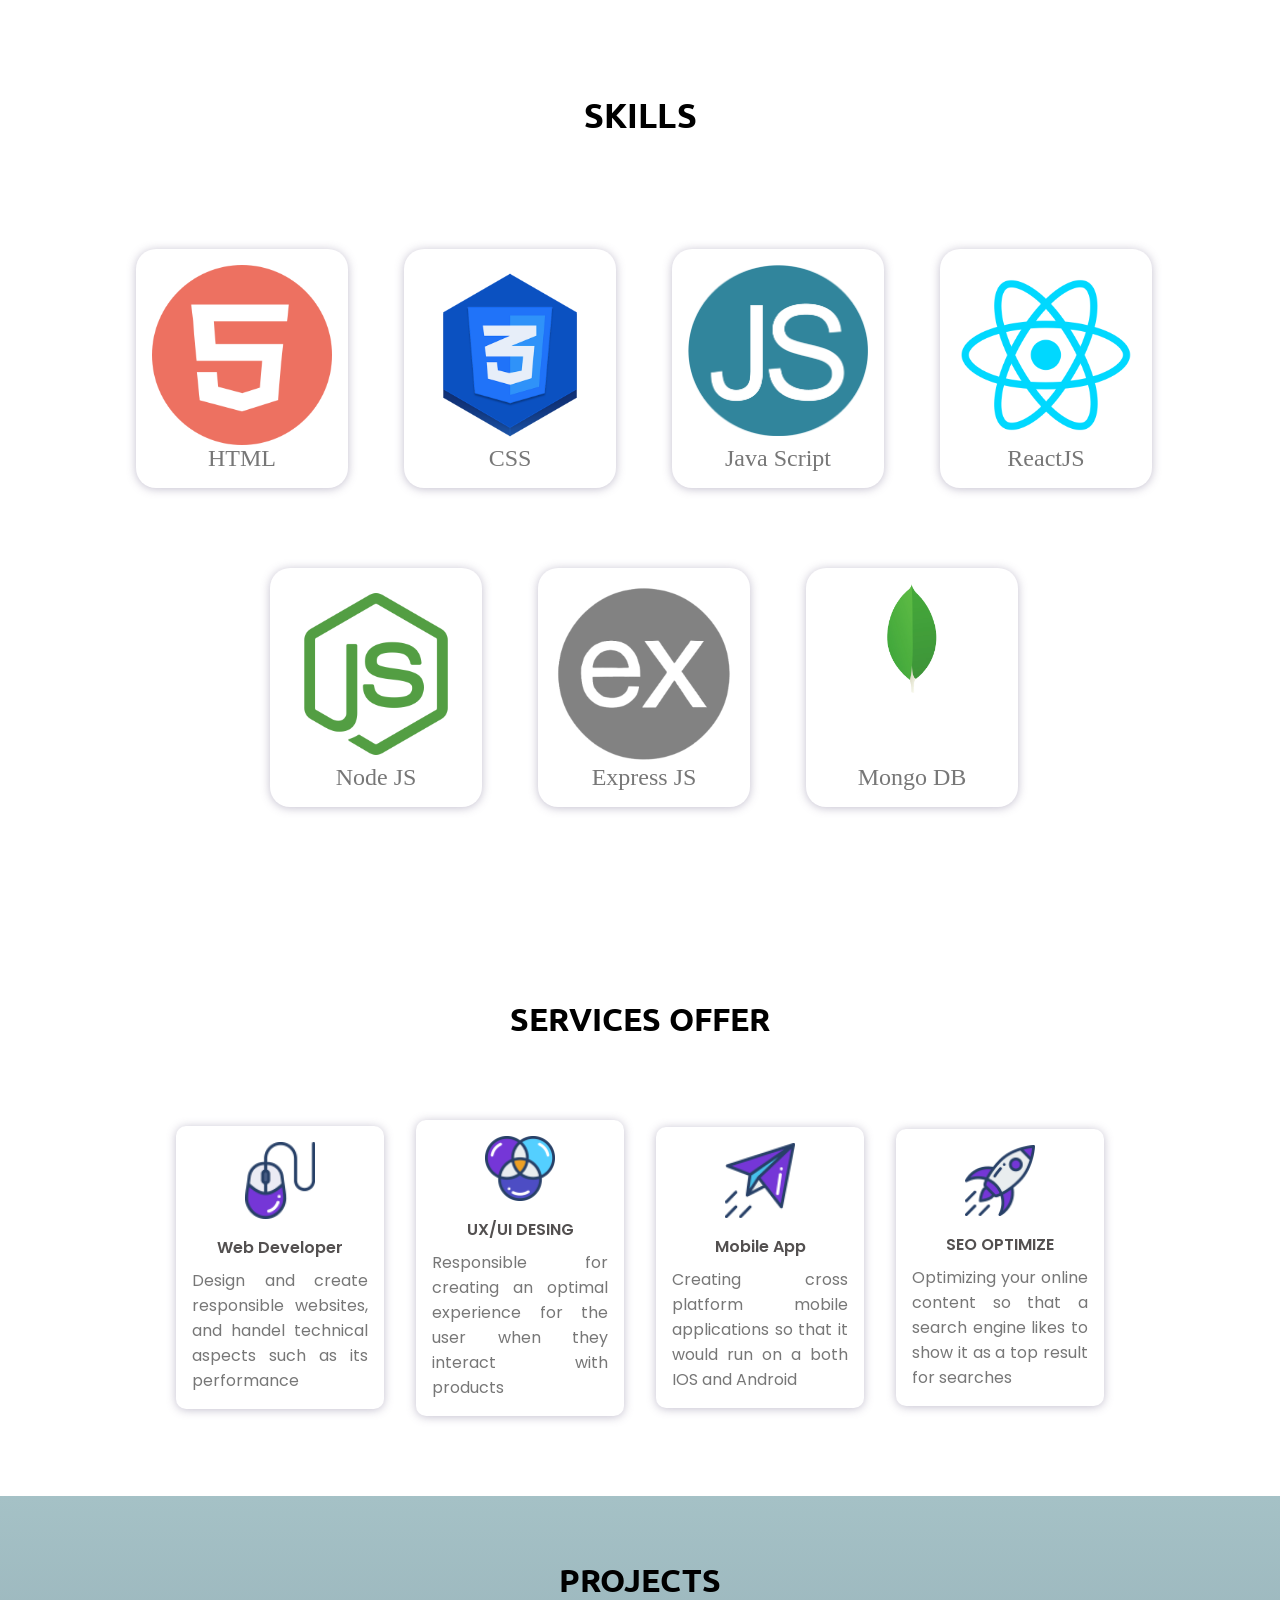
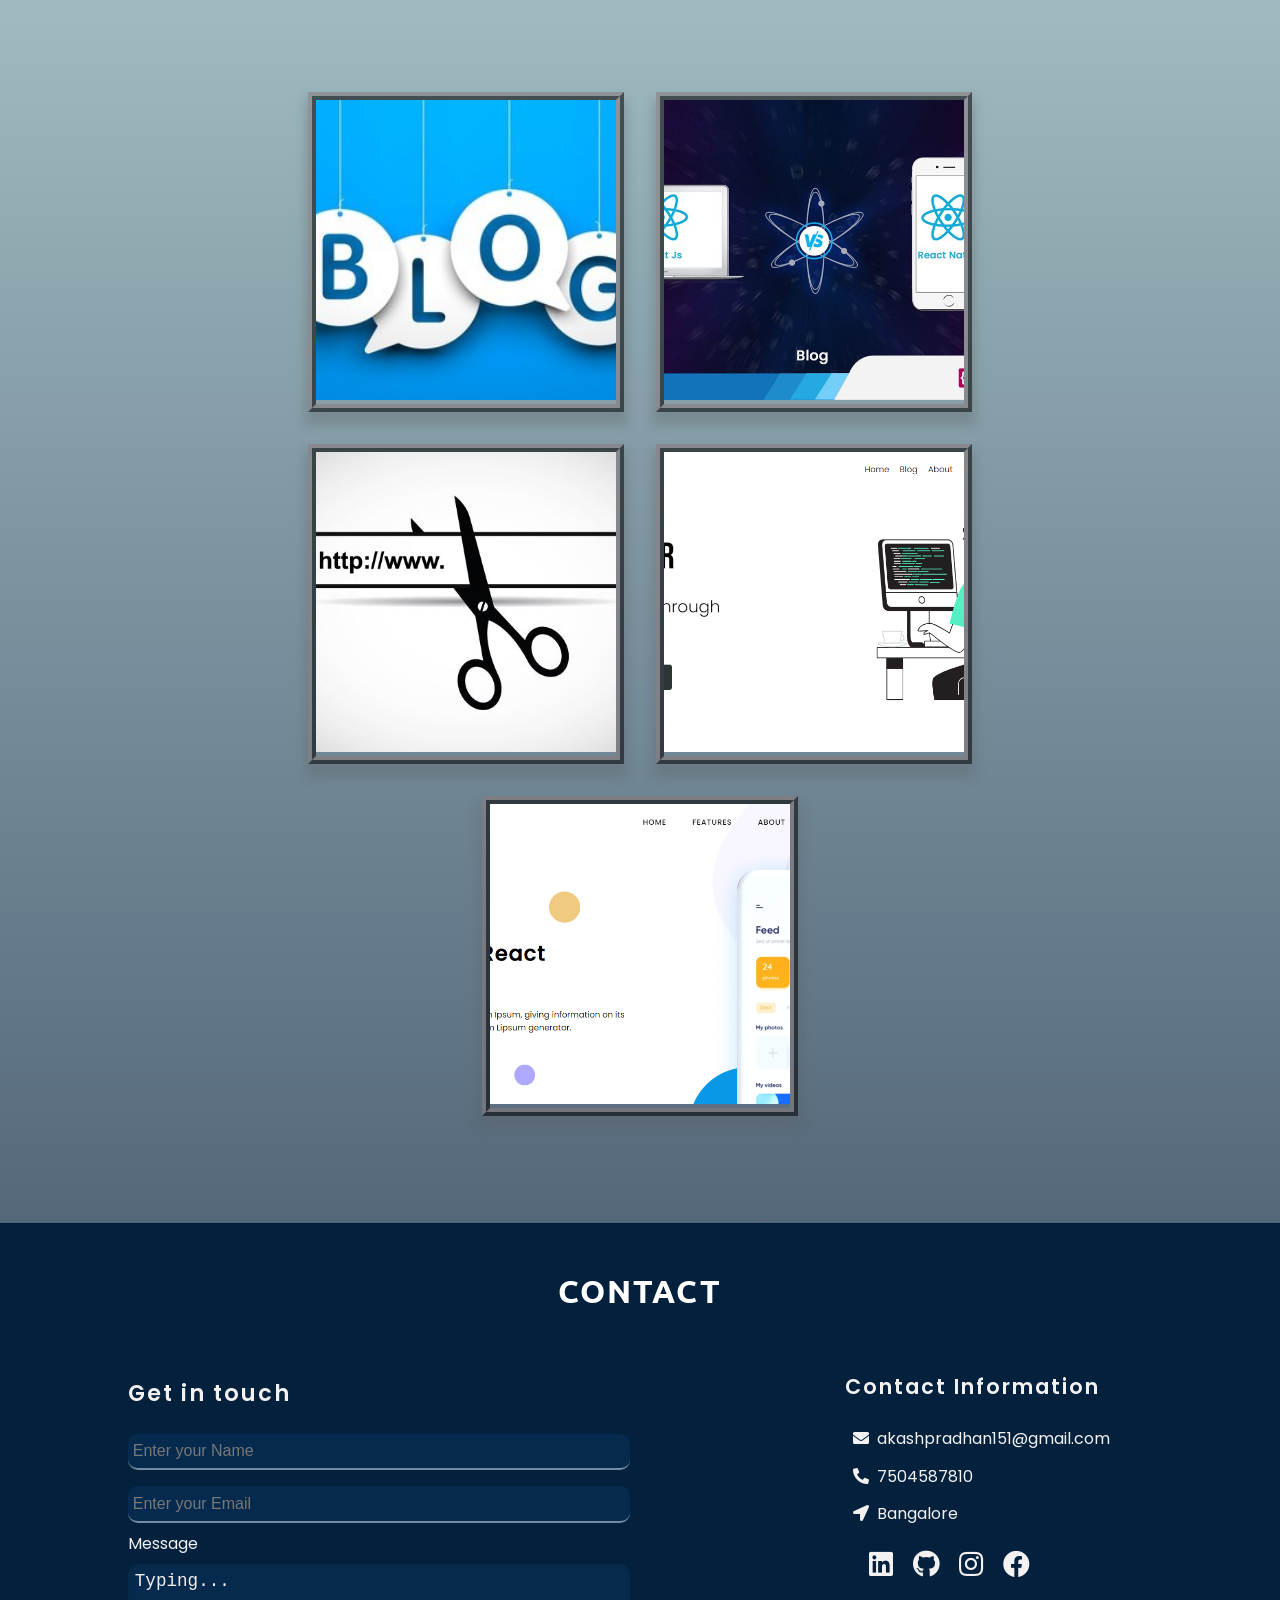
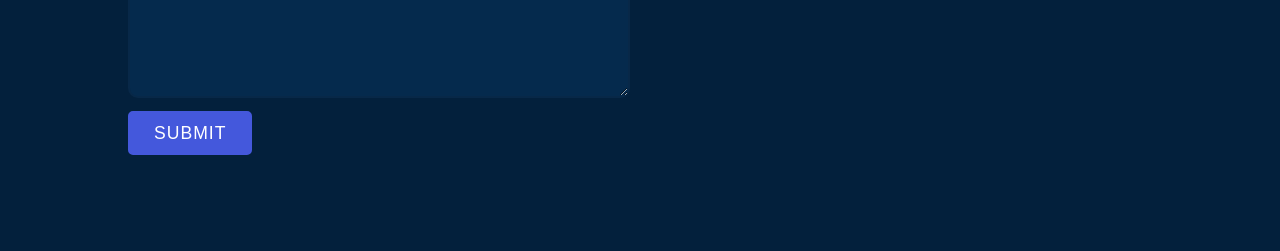
==== commit 371ad018: "timeline change" ====
--- a/index.html
+++ b/index.html
@@ -119,7 +119,7 @@
   </section>
 
   <!-- Timeline --> 
-<section id="tmln">
+<!-- <section id="tmln">
   <h1>Experience</h1>
   <ul class="timeline">
     <li>
@@ -166,7 +166,7 @@
       </div>
     </li>
   </ul>
-</section>
+</section> -->
   <!-- skil section -->
   <section class="skills" id="skill">
     <div class="title">skills</div>
